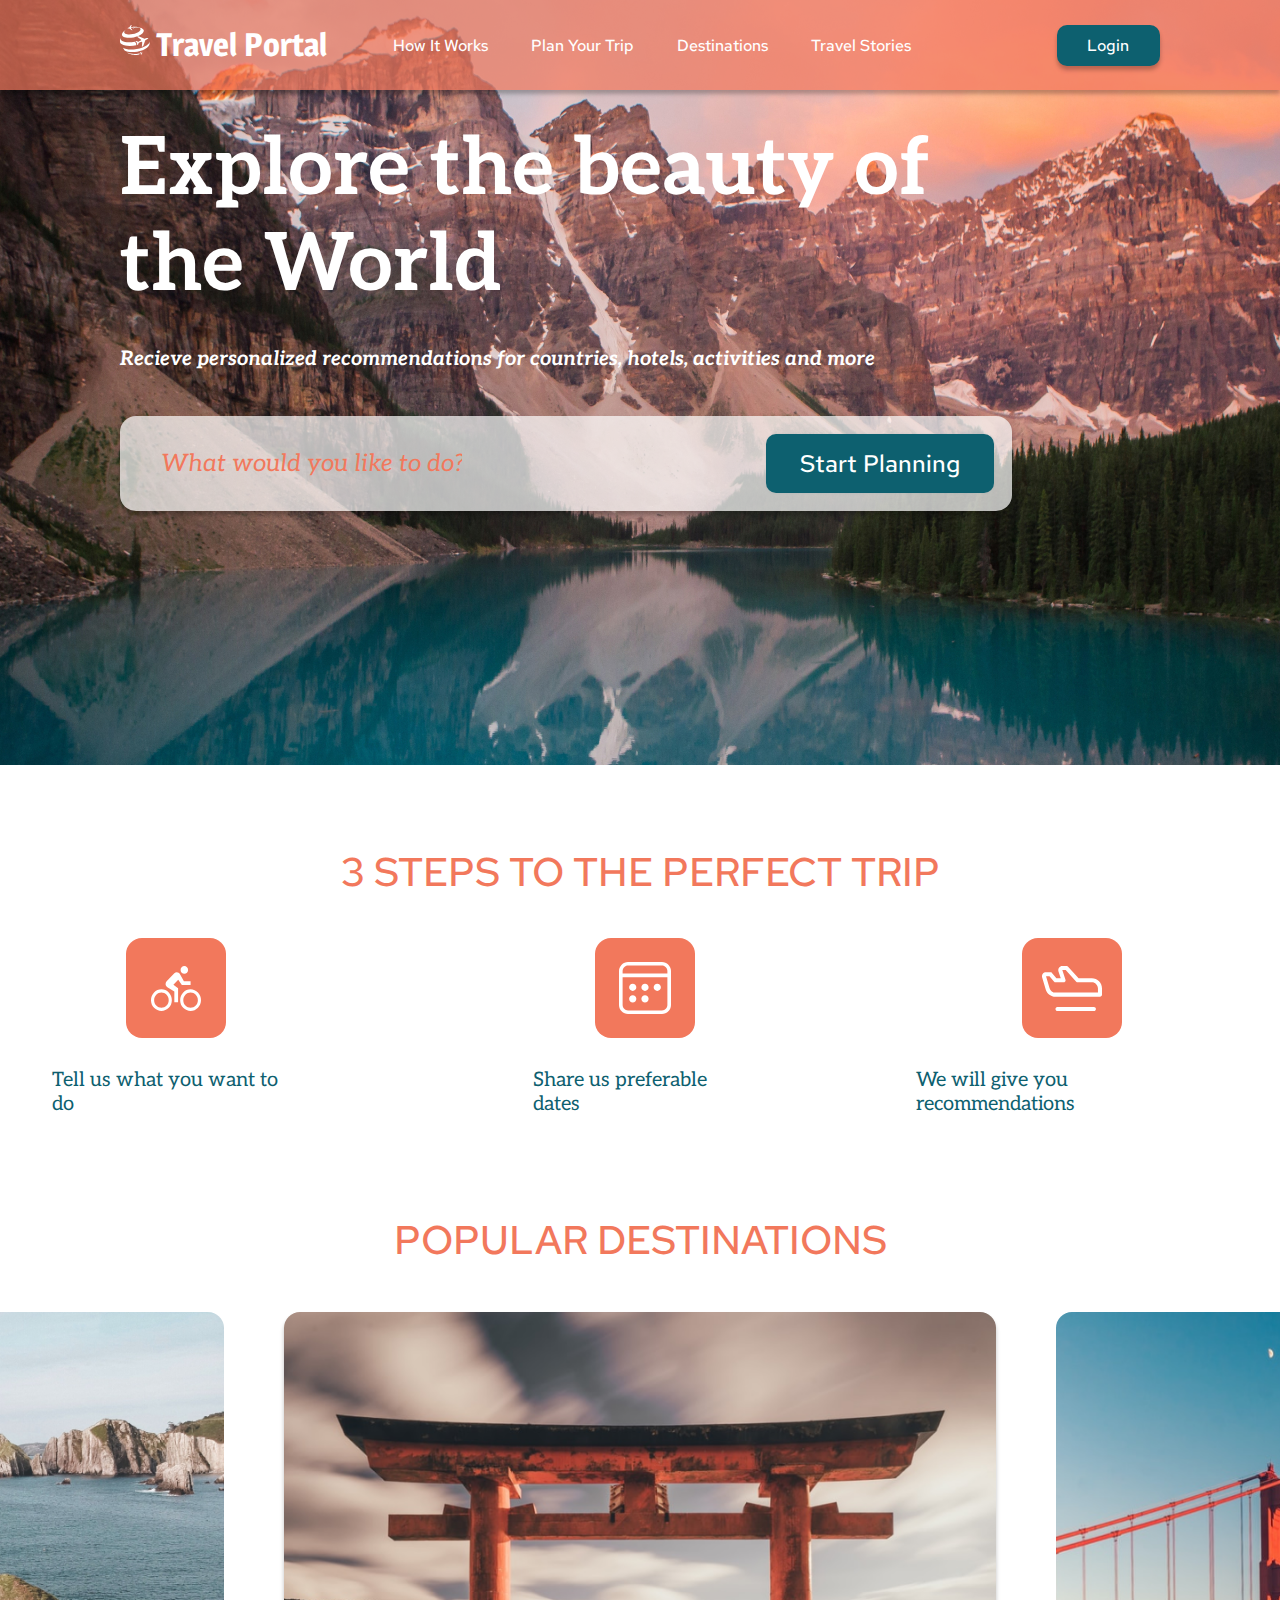
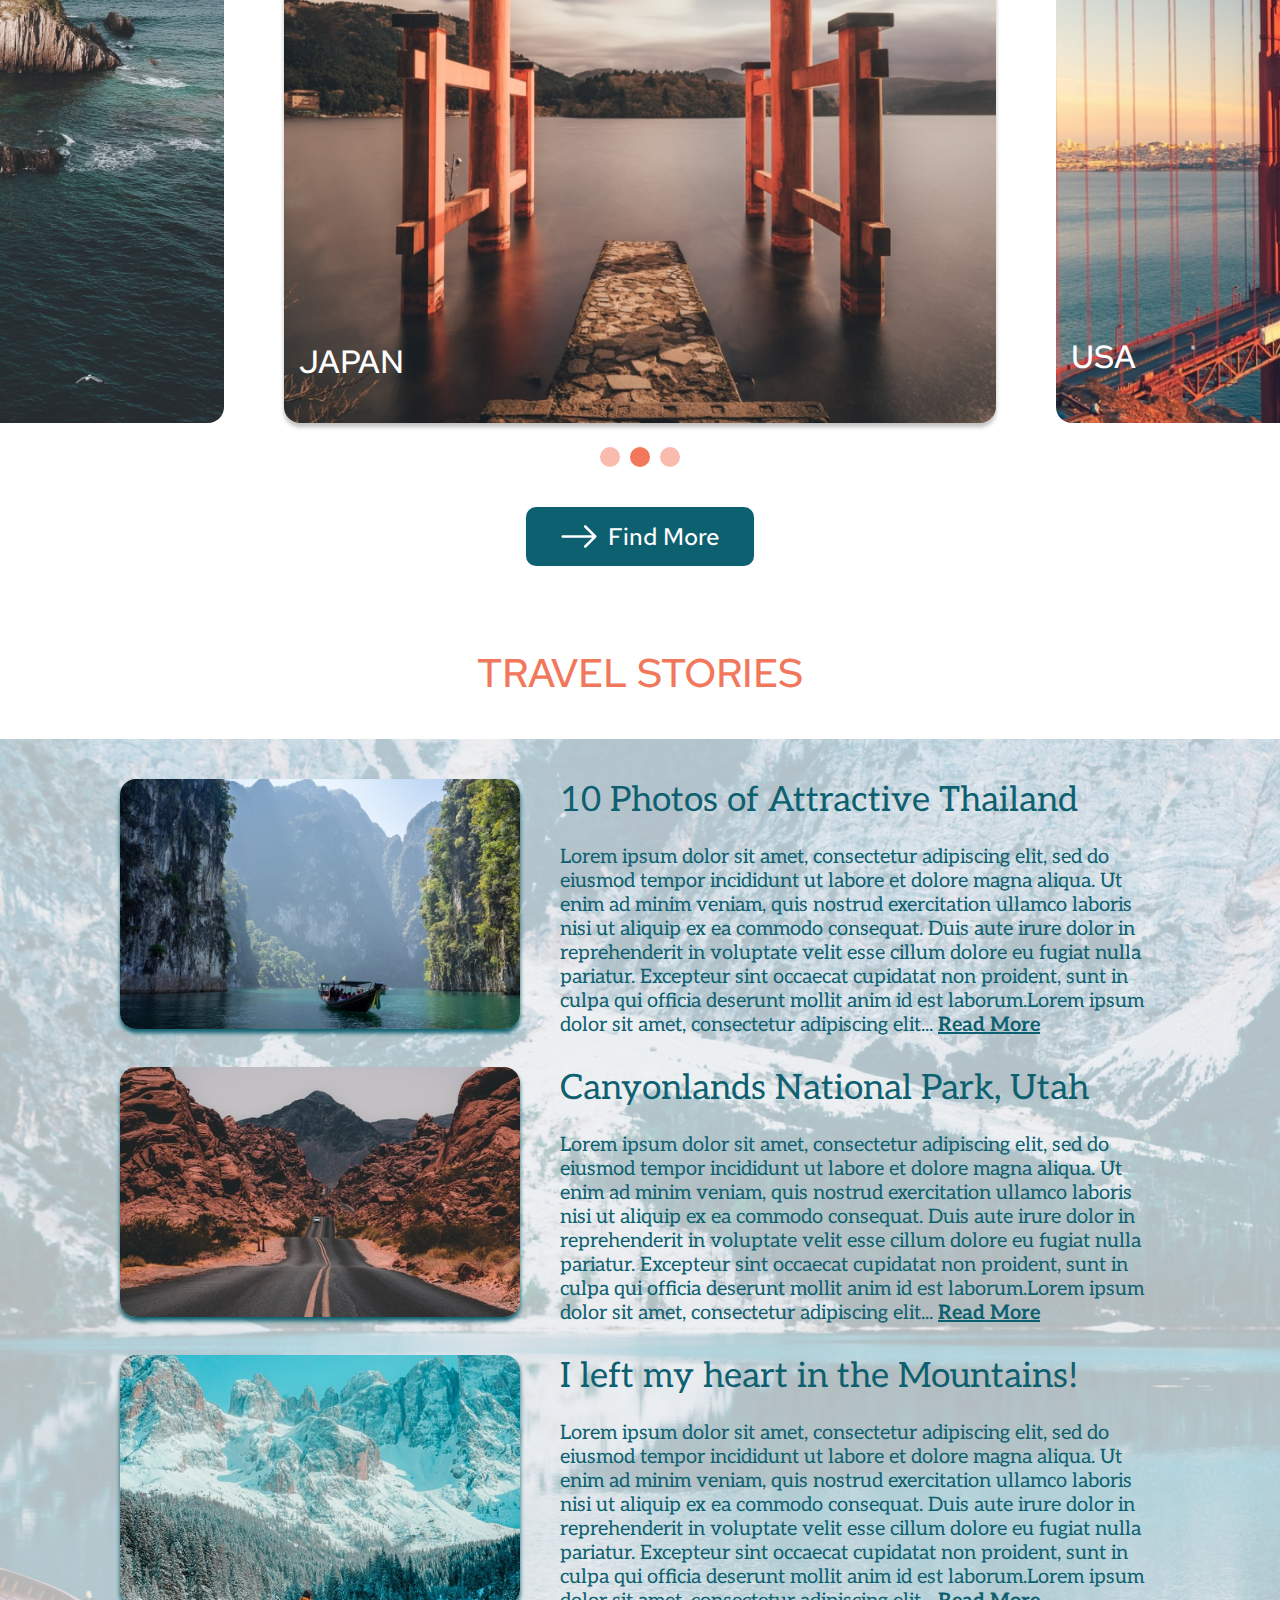
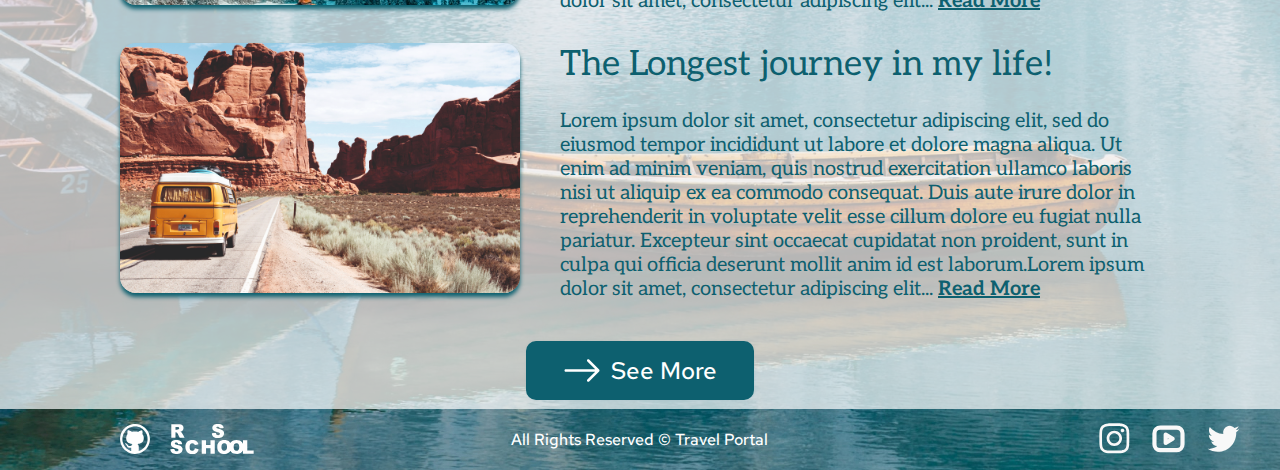
==== travel/index.html @ a8346a86 "feat: add more interactive, small fixes" ====
<!DOCTYPE html>
<html lang="zxx">

<head>
  <meta charset="UTF-8">
  <meta http-equiv="X-UA-Compatible" content="IE=edge">
  <meta name="viewport" content="width=device-width, initial-scale=1.0">
  <title>Travel</title>
  <link
    href="https://fonts.googleapis.com/css?family=Red+Hat+Text:300,regular,500,600,700,300italic,italic,500italic,600italic,700italic"
    rel="stylesheet" />
  <link href="https://fonts.googleapis.com/css?family=Magra:regular,700" rel="stylesheet" />
  <link href="https://fonts.googleapis.com/css?family=Aleo:300,300italic,regular,italic,700,700italic"
    rel="stylesheet" />
  <link rel="icon" href="assets/favicon.svg">
  <link rel="stylesheet" href="style.css" />
</head>

<body>
  <div class="wrapper">
    <header class="header">
      <div class="container-in-header">
        <div class="logobox">
          <img class="logopic" src="assets/logo.svg" width="30" alt="logotype">
          <div class="logoname">Travel Portal</div>
        </div>
        <div class="burger">
          <span class="burgerlines burger-top"></span>
          <span class="burgerlines burger-middle"></span>
          <span class="burgerlines burger-bottom"></span>
        </div>
        <nav class="nav">
          <ul class="nav-list">
            <li class="nav-item"><a href="#how" class="nav-link">How It Works</a></li>
            <li class="nav-item"><a href="#plan" class="nav-link">Plan Your Trip</a></li>
            <li class="nav-item"><a href="#dest" class="nav-link">Destinations</a></li>
            <li class="nav-item"><a href="#stories" class="nav-link">Travel Stories</a></li>
          </ul>
        </nav>
        <button class="button button1">
          Login
        </button>
      </div>
    </header>
    <main>

      <section class="preview">
        <div class="box-preview" id="how">
          <h1>Explore the beauty of the World</h1>
          <p class="recomend">Recieve personalized recommendations for countries, hotels, activities and more</p>
          <div class="search-box">
            <input type="text" class="input-text" placeholder="What would you like to do?">
            <button class="button button2">
              Start Planning
            </button>
          </div>
        </div>
      </section>

      <section class="steps" id="plan">
        <div class="box-steps">
          <h2>3 STEPS TO THE PERFECT TRIP</h2>
          <div class="box-icons">
            <div class="box-icon-text box-icon-velo">
              <div class="box-icon box-icon-velo">
                <img class="velopic" src="assets/velo.svg" alt="velo-picture">
              </div>
              <span class="icon-text">Tell us what you want to do</span>
            </div>
            <div class="box-icon-text box-icon-date">
              <div class="box-icon icon-date">
                <img class="datepic" src="assets/date.svg" alt="date-picture">
              </div>
              <span class="icon-text">Share us preferable dates</span>
            </div>
            <div class="box-icon-text box-icon-plane">
              <div class="box-icon">
                <img class="planepic" src="assets/plane.svg" alt="plane-picture">
              </div>
              <span class="icon-text right-span">We will give you recommendations</span>
            </div>
          </div>
        </div>
      </section>

      <section class="destinations" id="dest">
        <div class="box-destinations">
          <h2>POPULAR DESTINATIONS</h2>
          <div class="sliderpics">
            <div class="boxforpic boxforpic-spain">
              <img class="sliderpic sliderpic-spain" src="assets/spain.png" alt="Spain">
              <span class="slider-text-pic">SPAIN</span>
            </div>
            <div class="boxforpic boxforpic-japan">
              <img class="sliderpic sliderpic-japan" src="assets/destinations.png" alt="Japan">
              <span class="slider-text-pic">JAPAN</span>
            </div>
            <div class="boxforpic boxforpic-usa">
              <img class="sliderpic sliderpic-usa" src="assets/usa.png" alt="USA">
              <span class="slider-text-pic slider-text-pic-usa">USA</span>
            </div>
          </div>
          <div class="slider-cirkles">
            <span class="cirkle"></span>
            <span class="cirkle-main"></span>
            <span class="cirkle"></span>
          </div>
          <div class="slider-arrows">
            <img class="left-arrow" src="assets/arrow-slider.svg" alt="left arrow">
            <img class="right-arrow" src="assets/arrow-slider.svg" alt="left right">
          </div>
          <button class="button button3">
            <img class="arrow" src="assets/arrowforbutton.svg" alt="arrow">
            Find More
          </button>
        </div>
      </section>

      <section class="stories" id="stories">
        <div class="box-stories">
          <h2>TRAVEL STORIES</h2>
          <div class="box-for-foto">
            <div class="box-for-foto-white">
              <div class="box-pics-white">
                <div class="divpicstravel">
                  <img class="pics-travel pic-thailand" src="assets/1pic.jpg" alt="Thailand">
                </div>
                <div class="text-white">
                  <h3>10 Photos of Attractive Thailand</h3>
                  <p class="text-stories">Lorem ipsum dolor sit amet, consectetur adipiscing elit, sed do eiusmod
                    tempor
                    incididunt ut labore
                    et dolore magna aliqua. Ut enim ad minim veniam, quis nostrud exercitation ullamco laboris nisi ut
                    aliquip ex ea commodo consequat. Duis aute irure dolor in reprehenderit in voluptate velit esse
                    cillum dolore eu fugiat nulla pariatur. Excepteur sint occaecat cupidatat non proident, sunt in
                    culpa qui officia deserunt mollit anim id est laborum.Lorem ipsum dolor sit amet, consectetur
                    adipiscing elit... <strong><a class="stories-link" href="#13">Read More</a></strong>
                  </p>
                  <p class="read-more"><a href="#13">Read More</a></p>
                </div>
              </div>
              <div class="box-pics-white">
                <div class="divpicstravel">
                  <img class="pics-travel pic-utah" src="assets/2pic.jpg" alt="utah">
                </div>
                <div class="text-white">
                  <h3>Canyonlands National Park, Utah</h3>
                  <p class="text-stories">Lorem ipsum dolor sit amet, consectetur adipiscing elit, sed do eiusmod
                    tempor
                    incididunt ut labore
                    et dolore magna aliqua. Ut enim ad minim veniam, quis nostrud exercitation ullamco laboris nisi ut
                    aliquip ex ea commodo consequat. Duis aute irure dolor in reprehenderit in voluptate velit esse
                    cillum dolore eu fugiat nulla pariatur. Excepteur sint occaecat cupidatat non proident, sunt in
                    culpa qui officia deserunt mollit anim id est laborum.Lorem ipsum dolor sit amet, consectetur
                    adipiscing elit... <strong><a class="stories-link" href="#13">Read More</a></strong>
                  </p>
                  <p class="read-more"><a href="#13">Read More</a></p>
                </div>
              </div>
              <div class="box-pics-white">
                <div class="divpicstravel">
                  <img class="pics-travel pic-mountains" src="assets/3pic.jpg" alt="Mountains">
                </div>
                <div class="text-white">
                  <h3>I left my heart in the Mountains!</h3>
                  <p class="text-stories">Lorem ipsum dolor sit amet, consectetur adipiscing elit, sed do eiusmod
                    tempor
                    incididunt ut labore
                    et dolore magna aliqua. Ut enim ad minim veniam, quis nostrud exercitation ullamco laboris nisi ut
                    aliquip ex ea commodo consequat. Duis aute irure dolor in reprehenderit in voluptate velit esse
                    cillum dolore eu fugiat nulla pariatur. Excepteur sint occaecat cupidatat non proident, sunt in
                    culpa qui officia deserunt mollit anim id est laborum.Lorem ipsum dolor sit amet, consectetur
                    adipiscing elit... <strong><a class="stories-link" href="#13">Read More</a></strong>
                  </p>
                  <p class="read-more"><a href="#13">Read More</a></p>
                </div>
              </div>
              <div class="box-pics-white">
                <div class="divpicstravel">
                  <img class="pics-travel pic-journay" src="assets/4pic.jpg" alt="journey">
                </div>
                <div class="text-white">
                  <h3>The Longest journey in my life!</h3>
                  <p class="text-stories">Lorem ipsum dolor sit amet, consectetur adipiscing elit, sed do eiusmod
                    tempor
                    incididunt ut labore
                    et dolore magna aliqua. Ut enim ad minim veniam, quis nostrud exercitation ullamco laboris nisi ut
                    aliquip ex ea commodo consequat. Duis aute irure dolor in reprehenderit in voluptate velit esse
                    cillum dolore eu fugiat nulla pariatur. Excepteur sint occaecat cupidatat non proident, sunt in
                    culpa qui officia deserunt mollit anim id est laborum.Lorem ipsum dolor sit amet, consectetur
                    adipiscing elit... <strong><a class="stories-link" href="#13">Read More</a></strong>
                  </p>
                  <p class="read-more"><a href="#13">Read More</a></p>
                </div>
              </div>
              <button class="button button4">
                <img class="arrow" src="assets/arrowforbutton.svg" alt="see more">
                See More
              </button>
            </div>
            <footer>
              <ul class="git-rss">
                <li class="git"><a class="git" href="https://github.com/ShArPman13"><img class="git-img"
                      src="assets/git_white.svg" alt="git"></a>
                </li>
                <li><a class="rss" href="https://rs.school/js-stage0/"><img class="rss-img" src="assets/rss_white.svg"
                      alt="rss"></a>
                </li>
              </ul>
              <span class="arr">All Rights Reserved © Travel Portal</span>
              <ul class="social-media">
                <li class="sm-item"><a href="#13"><img class="sm-icons" src="assets/akar-icons_instagram-fill.svg"
                      alt="ins"></a>
                </li>
                <li class="sm-item"><a href="#13"><img src="assets/akar-icons_video.svg" alt="video"></a></li>
                <li class="sm-item"><a href="#13"><img src="assets/akar-icons_twitter-fill.svg" alt="twitter"></a>
                </li>
              </ul>
            </footer>
          </div>
        </div>
      </section>
    </main>
  </div>

  <script type="module" src="index.js"></script>
</body>

</html>
---- travel/style.css ----
/* Нормолайз к css: */
*,
*:before,
*:after {
  padding: 0;
  margin: 0;
  border: 0;
  box-sizing: border-box;
}

a {
  text-decoration: none;
  color: inherit;
}

ul,
ol,
li {
  list-style: none;
}

img {
  vertical-align: top;
}

h1,
h2,
h3,
h4,
h5,
h6 {
  font-weight: inherit;
  font-size: inherit;
}

html,
body {
  scroll-behavior: smooth;
  min-height: 100vh;
  font-size: 16px;
  line-height: normal;
  color: rgb(255, 255, 255);
  font-weight: 400;
  font-style: normal;
  overflow-x: hidden;
}

/* Нормолайз к css: */

.wrapper {
  position: relative;
  max-width: 1440px;
  width: 100%;
  margin: 0px auto;
}

body {
  margin: 0;
  padding: 0;
  display: flex;
  flex-direction: column;
  justify-content: space-between;
}

header {
  position: absolute;
  display: flex;
  justify-content: center;
  align-items: center;
  background-color: rgba(242, 120, 92, 0.7);
  height: 90px;
  width: 100%;
  box-shadow: 0px 4px 4px 0px rgba(0, 0, 0, 0.25);
}

.container-in-header {
  width: 100%;
  display: flex;
  justify-content: space-between;
  padding: 0 120px;
}

.logobox {
  display: flex;
  align-items: flex-start;
  gap: 6px;
}

.logoname {
  font-family: "Magra";
  font-size: 32px;
  font-weight: 600;
  width: 180px;
}

.nav {
  display: flex;
  align-items: center;
  justify-content: flex-start;
}

.nav-link:hover {
  color: #717c7e;
  transition: 0.5s;
}

.nav-list {
  font-family: "Red Hat Text";
  font-weight: 500;
  display: flex;

  gap: 43px;
  padding-right: 118px;
}

.button1 {
  display: flex;
  flex-shrink: 0;
  justify-content: center;
  align-items: center;
  width: 103px;
  height: 41px;
  background-color: #0D606F;
  border-radius: 10px;
  color: white;
  font-family: "Red Hat Text";
  font-size: 16px;
  font-weight: 500;
  box-shadow: 0px 2px 3px 0px rgba(13, 96, 111, 0.16);
  box-shadow: 0px 4px 4px 0px rgba(0, 0, 0, 0.25);
  cursor: pointer;
}

.button2 {
  margin: 18px;
  display: flex;
  justify-content: center;
  align-items: center;
  width: 228px;
  height: 59px;
  background-color: #0D606F;
  border-radius: 10px;
  font-size: 24px;
  color: white;
  font-family: "Red Hat Text";
  font-weight: 500;
  box-shadow: 0px 2px 3px 0px rgba(13, 96, 111, 0.16);
  box-shadow: 0px 0px 3px 0px rgba(13, 96, 111, 0.08);
  cursor: pointer;
}

.button:active {
  transform: scale(0.97);
}

.button:hover {
  background-color: #0d3c45;
  transition: 0.3s;
}

button {
  transition: all ease 0.5s;
}

h1 {
  color: rgb(255, 255, 255);
  font-size: 80px;
  font-weight: 700;
  line-height: 96px;
  font-family: Aleo;
}

.recomend {
  color: rgb(255, 255, 255);
  font-size: 20px;
  font-weight: 700;
  font-family: Aleo;
  font-style: italic;
  padding-bottom: 13px;
}

.search-box {
  background-color: rgba(255, 255, 255, 0.7);
  height: 95px;
  max-width: 892px;
  border-radius: 16px;
  display: flex;
  align-items: center;
  justify-content: space-between;
  box-shadow: 0px 4px 4px 0px rgba(0, 0, 0, 0.25);
  padding-left: 41px;
}

main {
  display: flex;
  flex-direction: column;

}

.preview {
  background-image: url(assets/back_top.jpg);
  display: flex;
  flex-direction: column;
  max-width: 1440px;
  height: 765px;
  padding-left: 120px;
  padding-top: 122px;
  /* border: 1px solid rgb(255, 0, 0); */
}

.box-preview {
  display: flex;
  flex-direction: column;
  justify-content: space-between;
  padding-bottom: 33px;
  max-width: 892px;
  height: 422px;
  margin-right: 120px;
  /* border: 1px solid rgb(179, 255, 0); */
}

.input-text {
  height: 50px;
  max-width: 560px;
  background: rgba(255, 255, 255, 0);
  font-size: 24px;
  font-weight: 400;
  font-family: Aleo;
  font-style: italic;
  color: rgba(242, 120, 92, 1);
  opacity: 100%;
}

.input-text::placeholder {
  font-size: 24px;
  font-weight: 400;
  font-family: Aleo;
  font-style: italic;
  color: rgba(242, 120, 92, 1);
}

/* Убираем границу у place-holder при нажатии */
.input-text:focus {
  outline: 0;
  outline-offset: 0;
}

/* Убираем place-holder текст при нажатии */
.input-text:focus::-webkit-input-placeholder {
  color: transparent;
}

.input-text:focus::-moz-placeholder {
  color: transparent;
  border: 0;
}

.input-text:focus:-moz-placeholder {
  color: transparent;
  border: 0;
}

.input-text:focus:-ms-input-placeholder {
  color: transparent;
  border: 0;
}

/* плавное появление placeholder */
input::-webkit-input-placeholder {
  opacity: 1;
  transition: opacity 0.9s ease;
}

input::-moz-placeholder {
  opacity: 1;
  transition: opacity 0.9s ease;
}

input:-moz-placeholder {
  opacity: 1;
  transition: opacity 0.9s ease;
}

input:-ms-input-placeholder {
  opacity: 1;
  transition: opacity 0.9s ease;
}

input:focus::-webkit-input-placeholder {
  opacity: 0;
  transition: opacity 0.9s ease;
}

input:focus::-moz-placeholder {
  opacity: 0;
  transition: opacity 0.9s ease;
}

input:focus:-moz-placeholder {
  opacity: 0;
  transition: opacity 0.9s ease;
}

input:focus:-ms-input-placeholder {
  opacity: 0;
  transition: opacity 0.9s ease;
}

/* !----------------------------------------------------STEPS */
.steps {
  /* border: 1px solid rgb(197, 197, 197); */
  padding-top: 80px;
}

h2 {
  color: rgba(242, 120, 92, 1);
  font-size: 40px;
  font-weight: 500;
  font-family: "Red Hat Text";
}

.box-steps {
  display: flex;
  flex-direction: column;
  align-items: center;
  gap: 40px;
}

.box-icons-steps {
  display: flex;
  justify-content: space-between;
  max-width: 994px;
  padding-top: 40px;
}

.box-icons {
  display: flex;
  justify-content: center;
  max-width: 1177px;
  gap: 160px;
}

.box-icon {
  width: 100px;
  height: 100px;
  border-radius: 16px;
  background-color: #F2785C;
  display: flex;
  justify-content: center;
  align-items: center;
}

.box-icon-date {
  align-self: center;
  justify-self: center;
  margin-left: 72px;
}

.box-icon-text {
  display: flex;
  flex-direction: column;
  align-items: center;
  gap: 30px;
}

.velopic {
  width: 50px;
  height: 45px;
}

.datepic {
  width: 52px;
  height: 52px;
}

.planepic {
  width: 60px;
  height: 45px;
}

.icon-text {
  font-family: "Aleo";
  color: rgba(13, 96, 111, 1);
  font-size: 20px;
  font-weight: 400;
}

.box-text {
  padding-top: 30px;
  max-width: 100%;
  display: flex;
  justify-content: space-between;
  padding-left: 131px;
  padding-right: 132px;
}

/* !----------------------------------------------------DESTINATIONS */
.box-destinations {
  padding-top: 97px;
  display: flex;
  flex-direction: column;
  align-items: center;
  overflow: hidden;
}

.sliderpics {
  padding-top: 46px;
  display: flex;
  gap: 60px;
  justify-content: center;
  width: 100%;
}

.sliderpic {
  border-radius: 16px;
  max-width: 100%;
  height: 100%;
}

.sliderpic-japan {
  box-shadow: 0px 4px 4px 0px rgba(0, 0, 0, 0.25);
}

.boxforpic {
  position: relative;
  flex-shrink: 0;
  width: 55.55%;
}

.slider-text-pic {
  position: absolute;
  left: 15px;
  bottom: 40px;
  color: rgb(255, 255, 255);
  font-size: 32px;
  font-family: "Red Hat Text";
  font-weight: 500;
  line-height: 42.34px;
}

.slider-text-pic-usa {
  margin-bottom: 5px;
}

.slider-cirkles {
  display: flex;
  padding-top: 24px;
  gap: 10px;
}

.slider-arrows {
  display: none;
}

.cirkle-main {
  background: rgba(242, 120, 92);
  width: 20px;
  height: 20px;
  border-radius: 50%;
}

.cirkle {
  background: rgba(242, 120, 92, 0.5);
  width: 20px;
  height: 20px;
  border-radius: 50%;
}

.button3 {
  gap: 11px;
  margin-top: 40px;
  display: flex;
  justify-content: center;
  align-items: center;
  width: 228px;
  height: 59px;
  background-color: #0D606F;
  border-radius: 10px;
  font-size: 24px;
  color: white;
  font-family: "Red Hat Text";
  font-weight: 500;
  box-shadow: 0px 2px 3px 0px rgba(13, 96, 111, 0.16);
  box-shadow: 0px 0px 3px 0px rgba(13, 96, 111, 0.08);
  cursor: pointer;
}

/* !----------------------------------------------------STORIES */
.box-stories {
  padding-top: 80px;
  display: flex;
  flex-direction: column;
  justify-content: center;
  align-items: center;
}

.box-for-foto {
  margin-top: 40px;
  background-image: url(assets/back_bottom.jpg);
  max-width: 1440px;
  height: 1331px;
  display: flex;
  flex-direction: column;
  align-items: center;
}

.box-for-foto-white {
  padding: 0 120px;
  padding-top: 40px;
  max-width: 1440px;
  height: 1270px;
  background: rgba(255, 255, 255, 0.7);
  display: flex;
  flex-direction: column;
  gap: 30px;
  align-items: center;
}

.box-pics-white {
  display: flex;
  max-width: 1200px;
  gap: 40px;
}

h3 {
  color: rgba(13, 96, 111, 1);
  font-family: "Aleo";
  font-weight: 400;
  font-size: 35px;
  line-height: 42px;
}

.text-stories {
  color: rgba(13, 96, 111, 1);
  font-family: "Aleo";
  font-weight: 400;
  font-size: 20px;
  line-height: 24px;
}

.text-white {
  display: flex;
  flex-direction: column;
  gap: 24px;
}

.divpicstravel {
  box-shadow: 0px 4px 4px 0px rgba(13, 96, 111, 1);
  border-radius: 16px;
  min-width: 400px;
  min-height: 250px;
  max-width: 400px;
  height: 250px;
  overflow: hidden;
  position: relative;
}

.pics-travel {
  position: absolute;
  max-width: 100%;
  object-fit: cover;
  left: 50%;
  top: 50%;
  transform: translate(-50%, -50%);
  border-radius: 0px;
}

.stories-link {
  color: rgba(13, 96, 111, 1);
  text-decoration: underline;
}

.button4 {
  gap: 11px;
  margin-top: 10px;
  display: flex;
  justify-content: center;
  align-items: center;
  width: 228px;
  height: 59px;
  background-color: #0D606F;
  border-radius: 10px;
  font-size: 24px;
  color: white;
  font-family: "Red Hat Text";
  font-weight: 500;
  box-shadow: 0px 2px 3px 0px rgba(13, 96, 111, 0.16);
  box-shadow: 0px 0px 3px 0px rgba(13, 96, 111, 0.08);
  cursor: pointer;
}

/* todo:----------------------------------------------------FOOTER */

footer {
  /* border: 1px solid rgb(255, 0, 0); */
  width: 729px;
  height: 34px;
  margin-left: 470px;
  margin-bottom: 13px;
  margin-top: 13px;
  display: flex;
  justify-content: space-between;
  align-items: center;
}

.arr {
  height: 21px;
  font-family: "Red Hat Text";
  font-weight: 500;
  font-size: 16px;
  color: rgb(255, 255, 255);
}

.social-media {
  display: flex;
  gap: 20px;
}

.git-rss {
  position: absolute;
  display: flex;
  gap: 20px;
  left: 120px;
}

.git-img {
  width: 30px;
}

.rss-img {
  height: 30px;
}

.git:hover {
  transform: scale(1.1);
  transition: 0.5s;
}

.rss-img:hover {
  transform: scale(1.05);
  transition: 0.5s;
}

.sm-icons {
  width: 33px;
  height: 33px;
}

.sm-item:hover {
  transform: scale(1.1);
  transition: 0.5s;
}

.read-more {
  display: none;
}
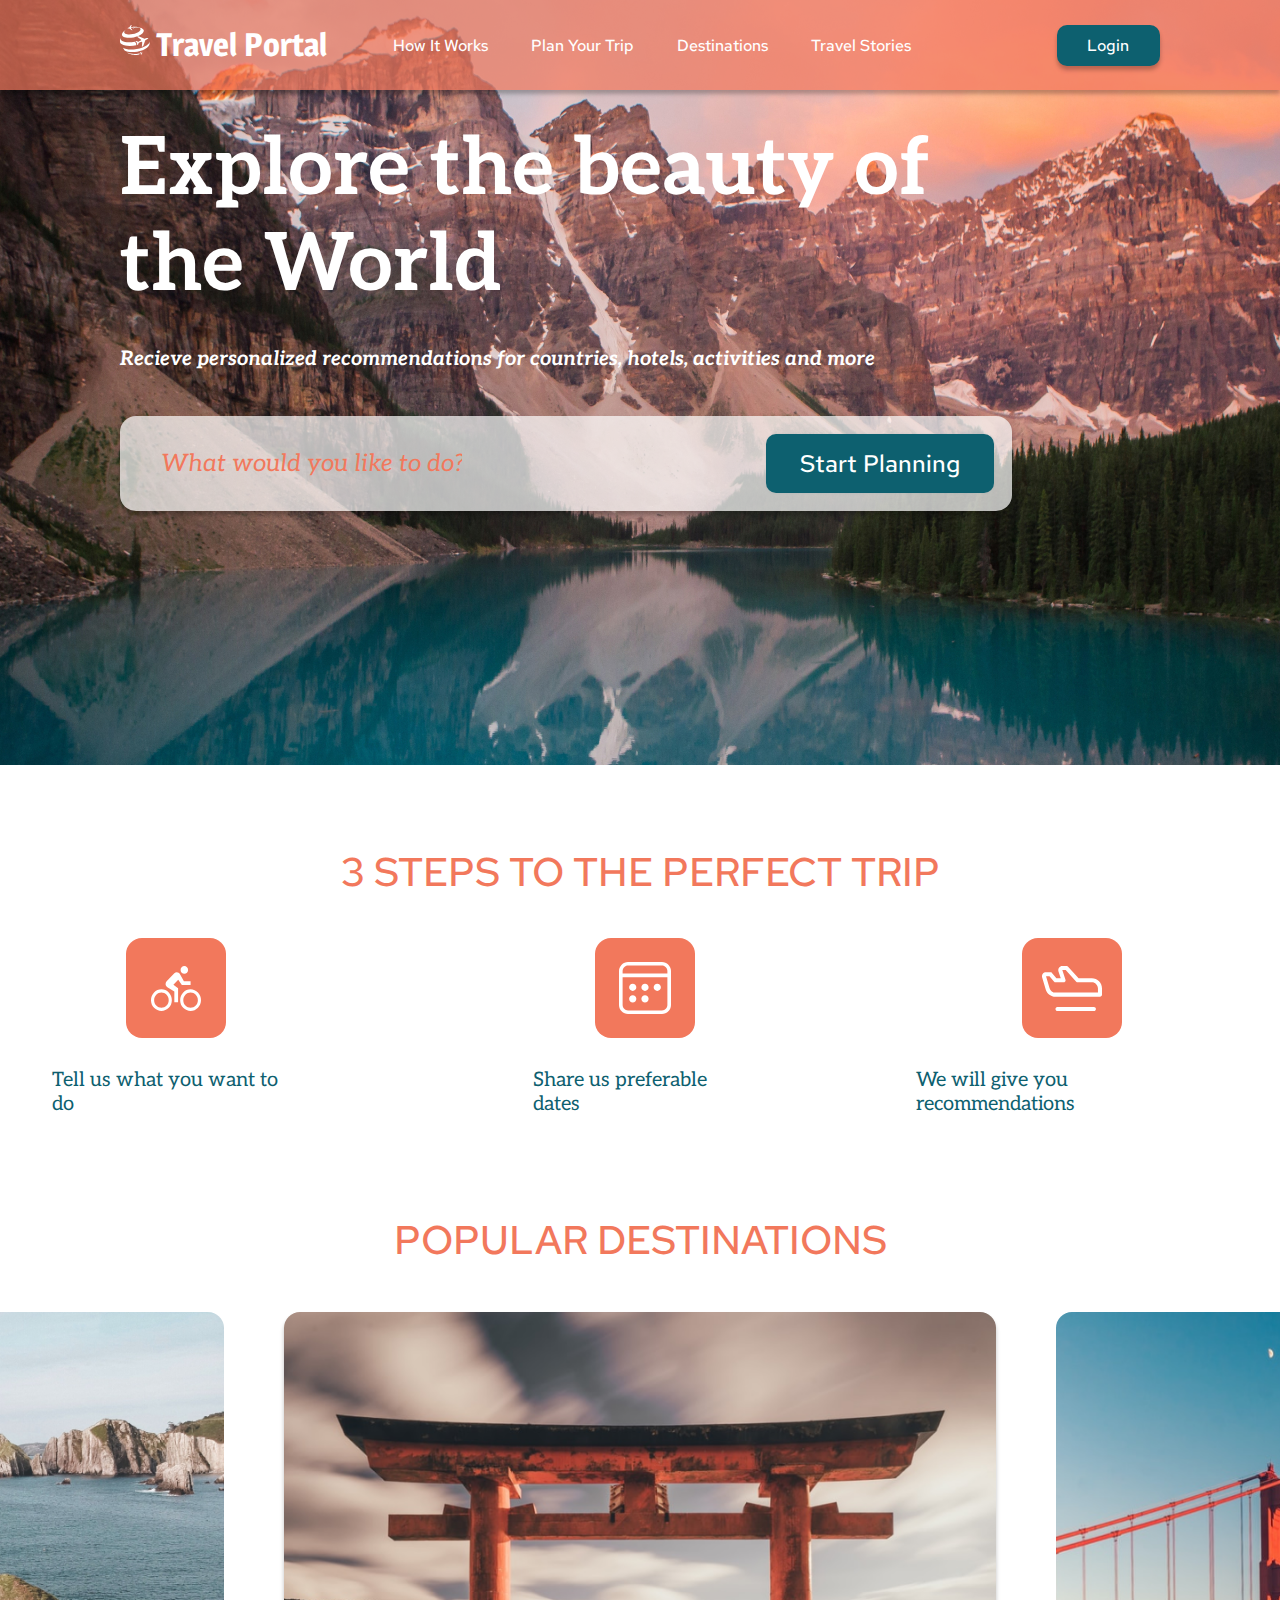
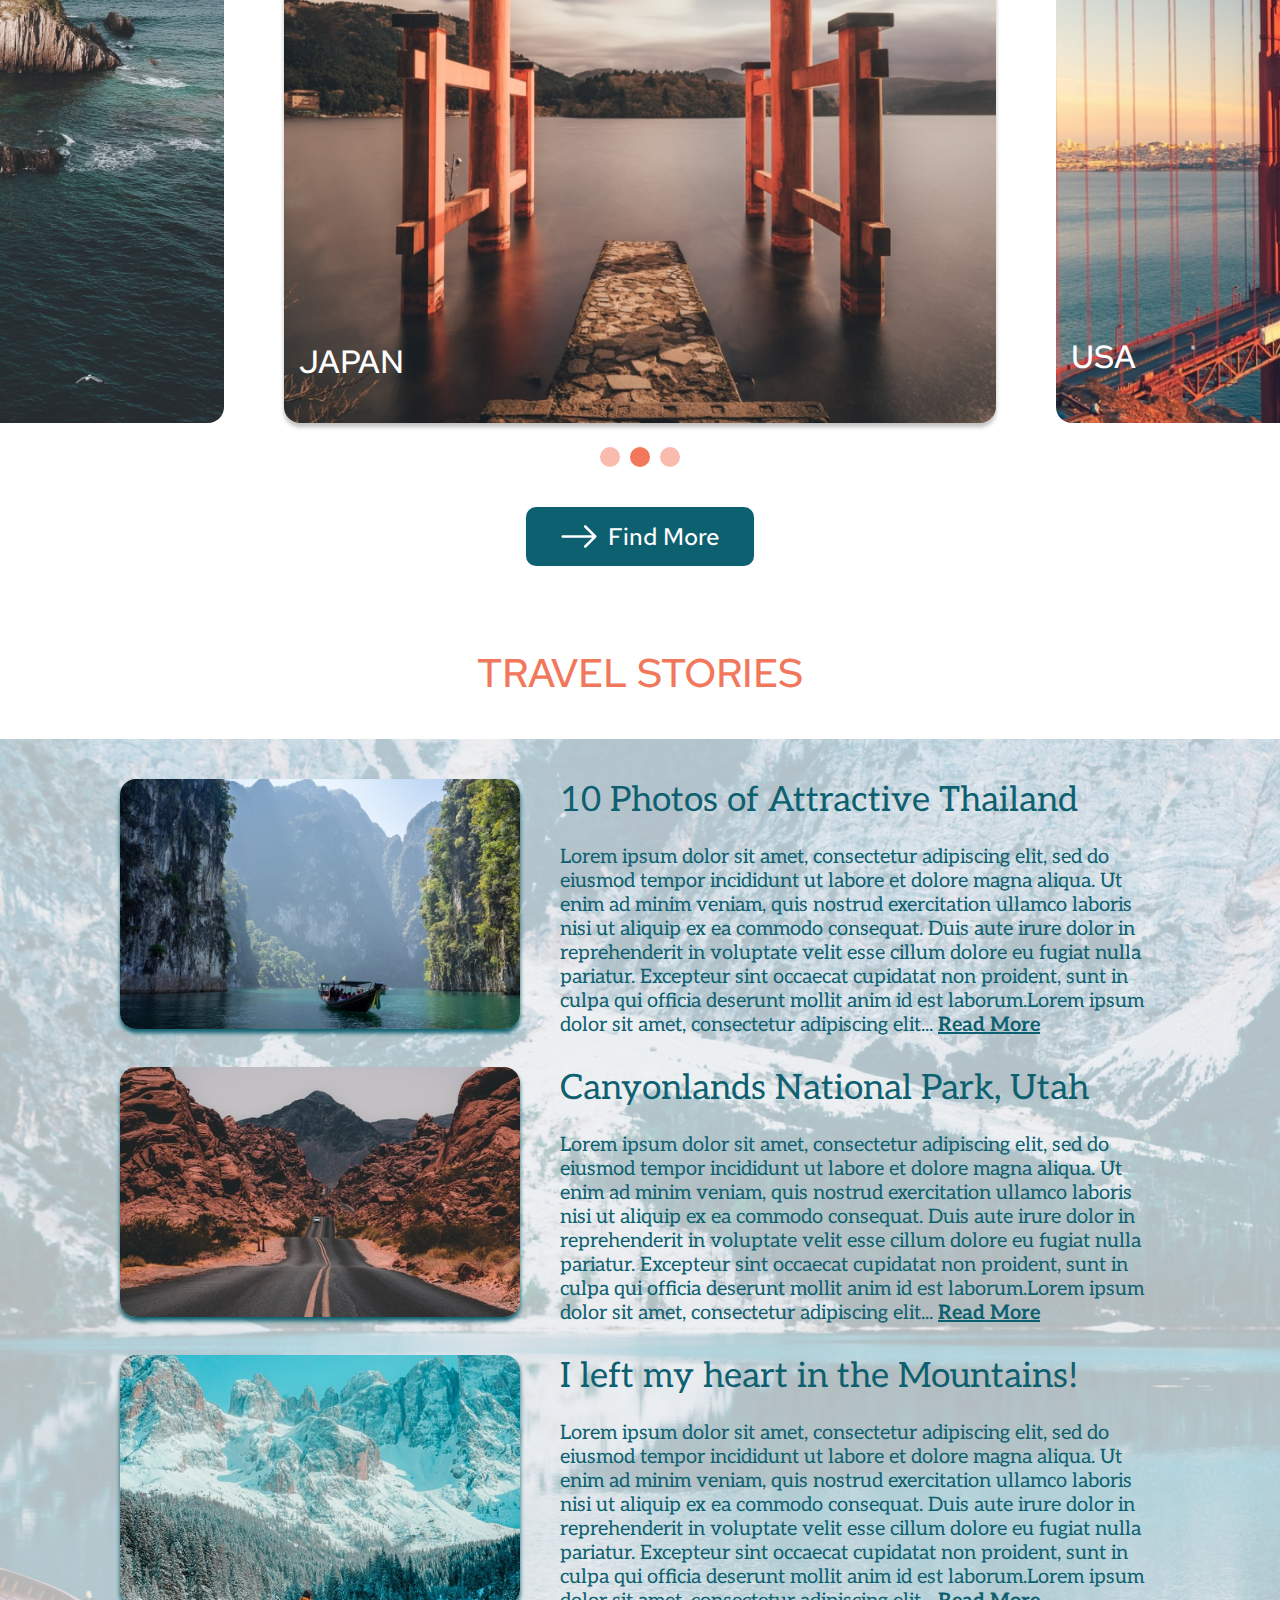
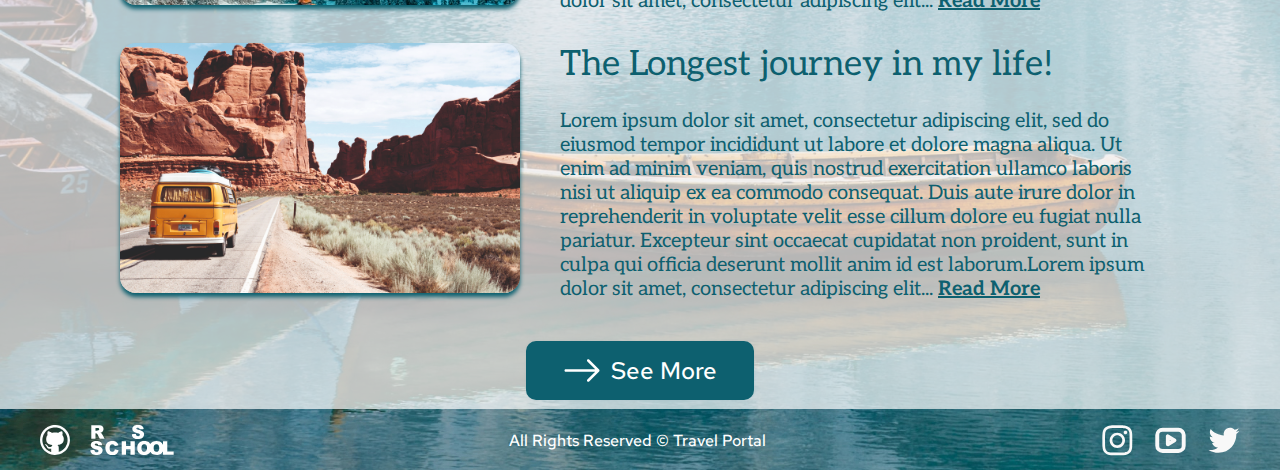
==== commit 8e3b47da: "fix: fix footer" ====
--- a/travel/index.html
+++ b/travel/index.html
@@ -17,6 +17,7 @@
 </head>
 
 <body>
+
   <div class="wrapper">
     <header class="header">
       <div class="container-in-header">
@@ -31,10 +32,14 @@
         </div>
         <nav class="nav">
           <ul class="nav-list">
-            <li class="nav-item"><a href="#how" class="nav-link">How It Works</a></li>
-            <li class="nav-item"><a href="#plan" class="nav-link">Plan Your Trip</a></li>
-            <li class="nav-item"><a href="#dest" class="nav-link">Destinations</a></li>
+            <li class="nav-item nav-link-trip"><a href="#how" class="nav-link">How It Works</a></li>
+            <li class="nav-item nav-link-trip"><a href="#plan" class="nav-link">Plan Your Trip</a></li>
+            <li class="nav-item nav-link-dest"><a href="#dest" class="nav-link">Destinations</a></li>
             <li class="nav-item"><a href="#stories" class="nav-link">Travel Stories</a></li>
+
+            <li class="nav-item nav-item-hide"><a href="#account" class="nav-link">Account</a></li>
+            <li class="nav-item nav-item-hide"><a href="#sm" class="nav-link">Social Media</a></li>
+
           </ul>
         </nav>
         <button class="button button1">
@@ -198,29 +203,33 @@
                 See More
               </button>
             </div>
-            <footer>
-              <ul class="git-rss">
-                <li class="git"><a class="git" href="https://github.com/ShArPman13"><img class="git-img"
-                      src="assets/git_white.svg" alt="git"></a>
-                </li>
-                <li><a class="rss" href="https://rs.school/js-stage0/"><img class="rss-img" src="assets/rss_white.svg"
-                      alt="rss"></a>
-                </li>
-              </ul>
-              <span class="arr">All Rights Reserved © Travel Portal</span>
-              <ul class="social-media">
-                <li class="sm-item"><a href="#13"><img class="sm-icons" src="assets/akar-icons_instagram-fill.svg"
-                      alt="ins"></a>
-                </li>
-                <li class="sm-item"><a href="#13"><img src="assets/akar-icons_video.svg" alt="video"></a></li>
-                <li class="sm-item"><a href="#13"><img src="assets/akar-icons_twitter-fill.svg" alt="twitter"></a>
-                </li>
-              </ul>
-            </footer>
-          </div>
-        </div>
-      </section>
+          </div>
+        </div>
+      </section>
+
     </main>
+
+    <footer id="sm">
+      <ul class="git-rss">
+        <li class="git"><a class="git" href="https://github.com/ShArPman13"><img class="git-img"
+              src="assets/git_white.svg" alt="git"></a>
+        </li>
+        <li><a class="rss" href="https://rs.school/js-stage0/"><img class="rss-img" src="assets/rss_white.svg"
+              alt="rss"></a>
+        </li>
+      </ul>
+      <span class="arr">All Rights Reserved © Travel Portal</span>
+      <ul class="social-media">
+        <li class="sm-item"><a href="#13"><img class="sm-icons" src="assets/akar-icons_instagram-fill.svg"
+              alt="ins"></a>
+        </li>
+        <li class="sm-item"><a href="#13"><img class="sm-icons" src="assets/akar-icons_video.svg" alt="video"></a></li>
+        <li class="sm-item"><a href="#13"><img class="sm-icons" src="assets/akar-icons_twitter-fill.svg"
+              alt="twitter"></a>
+        </li>
+      </ul>
+    </footer>
+
   </div>
 
   <script type="module" src="index.js"></script>
--- a/travel/style.css
+++ b/travel/style.css
@@ -593,14 +593,17 @@
 
 footer {
   /* border: 1px solid rgb(255, 0, 0); */
-  width: 729px;
+  max-width: 1200px;
+  width: 100%;
   height: 34px;
-  margin-left: 470px;
-  margin-bottom: 13px;
-  margin-top: 13px;
+  margin: 13px 0;
   display: flex;
   justify-content: space-between;
   align-items: center;
+  position: absolute;
+  left: 50%;
+  bottom: 0%;
+  transform: translate(-50%);
 }
 
 .arr {
@@ -617,10 +620,8 @@
 }
 
 .git-rss {
-  position: absolute;
   display: flex;
   gap: 20px;
-  left: 120px;
 }
 
 .git-img {
@@ -651,6 +652,7 @@
   transition: 0.5s;
 }
 
-.read-more {
+.read-more,
+.nav-item-hide {
   display: none;
 }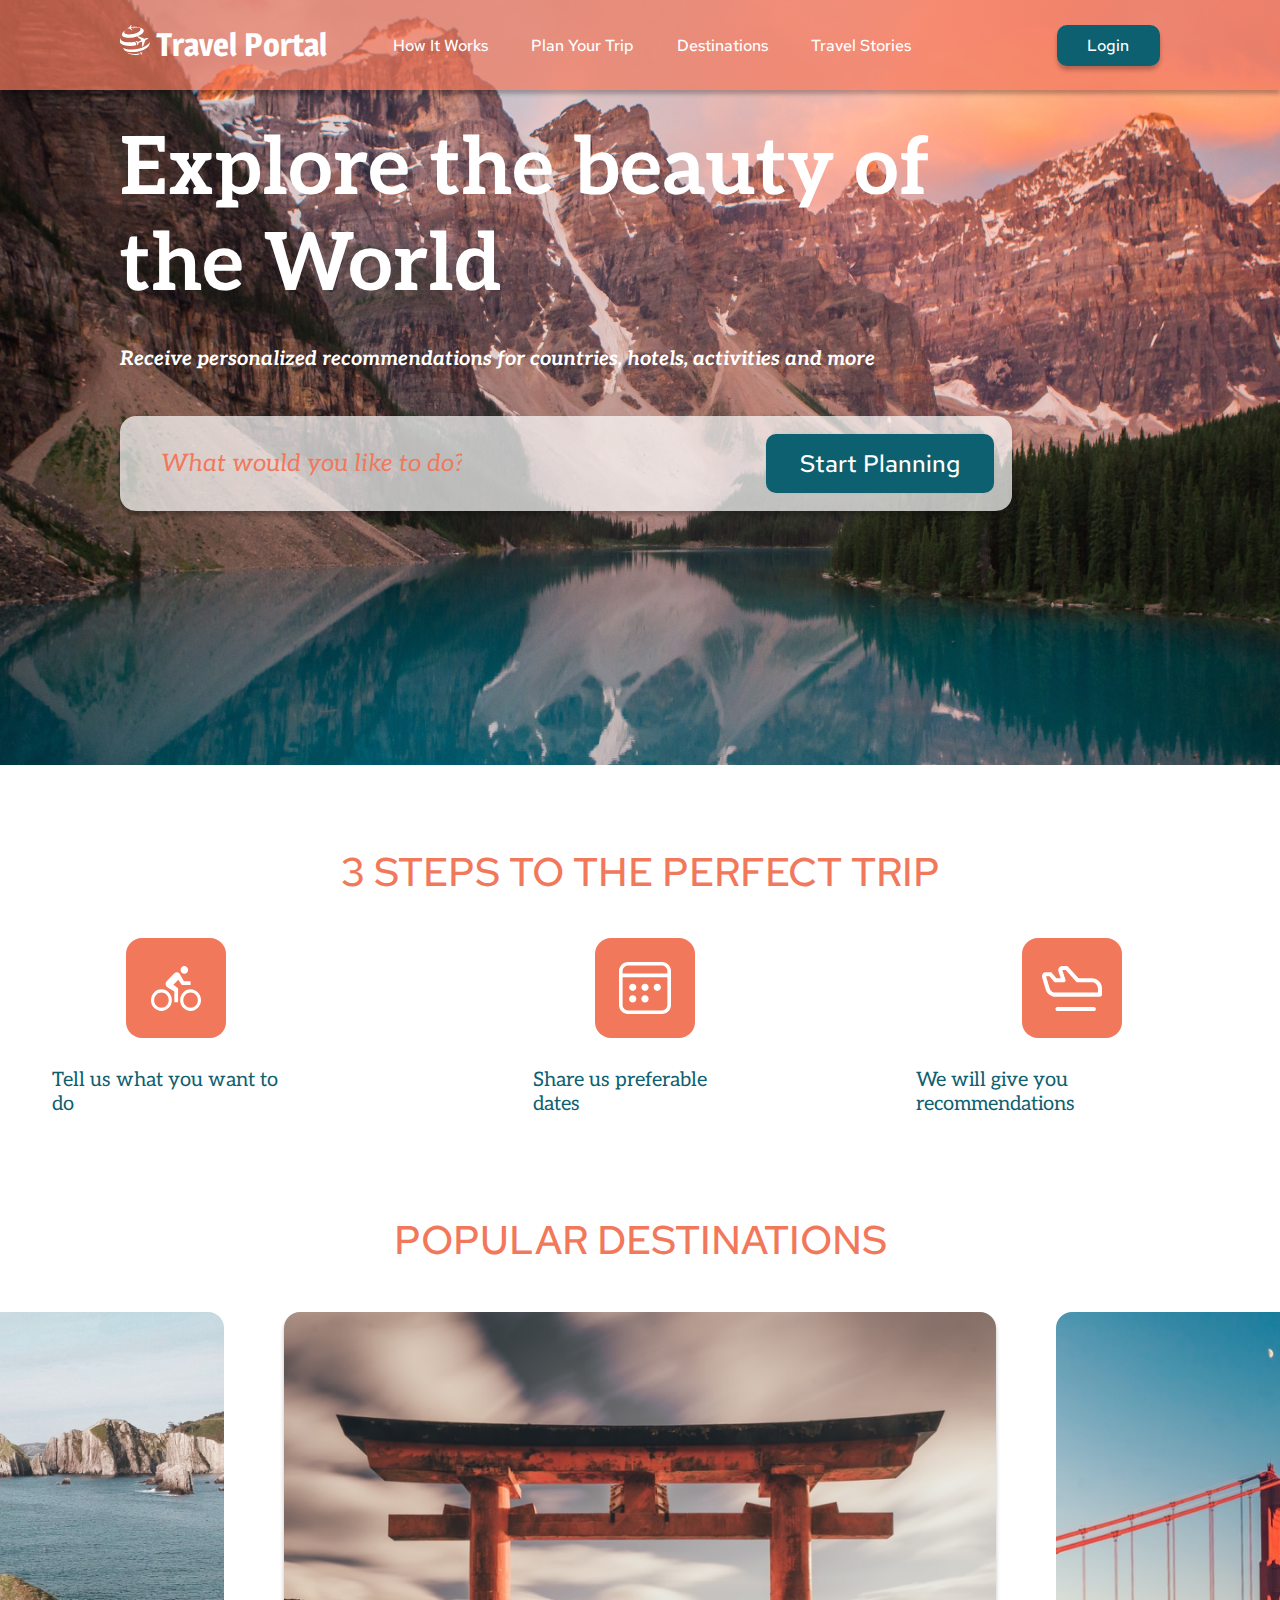
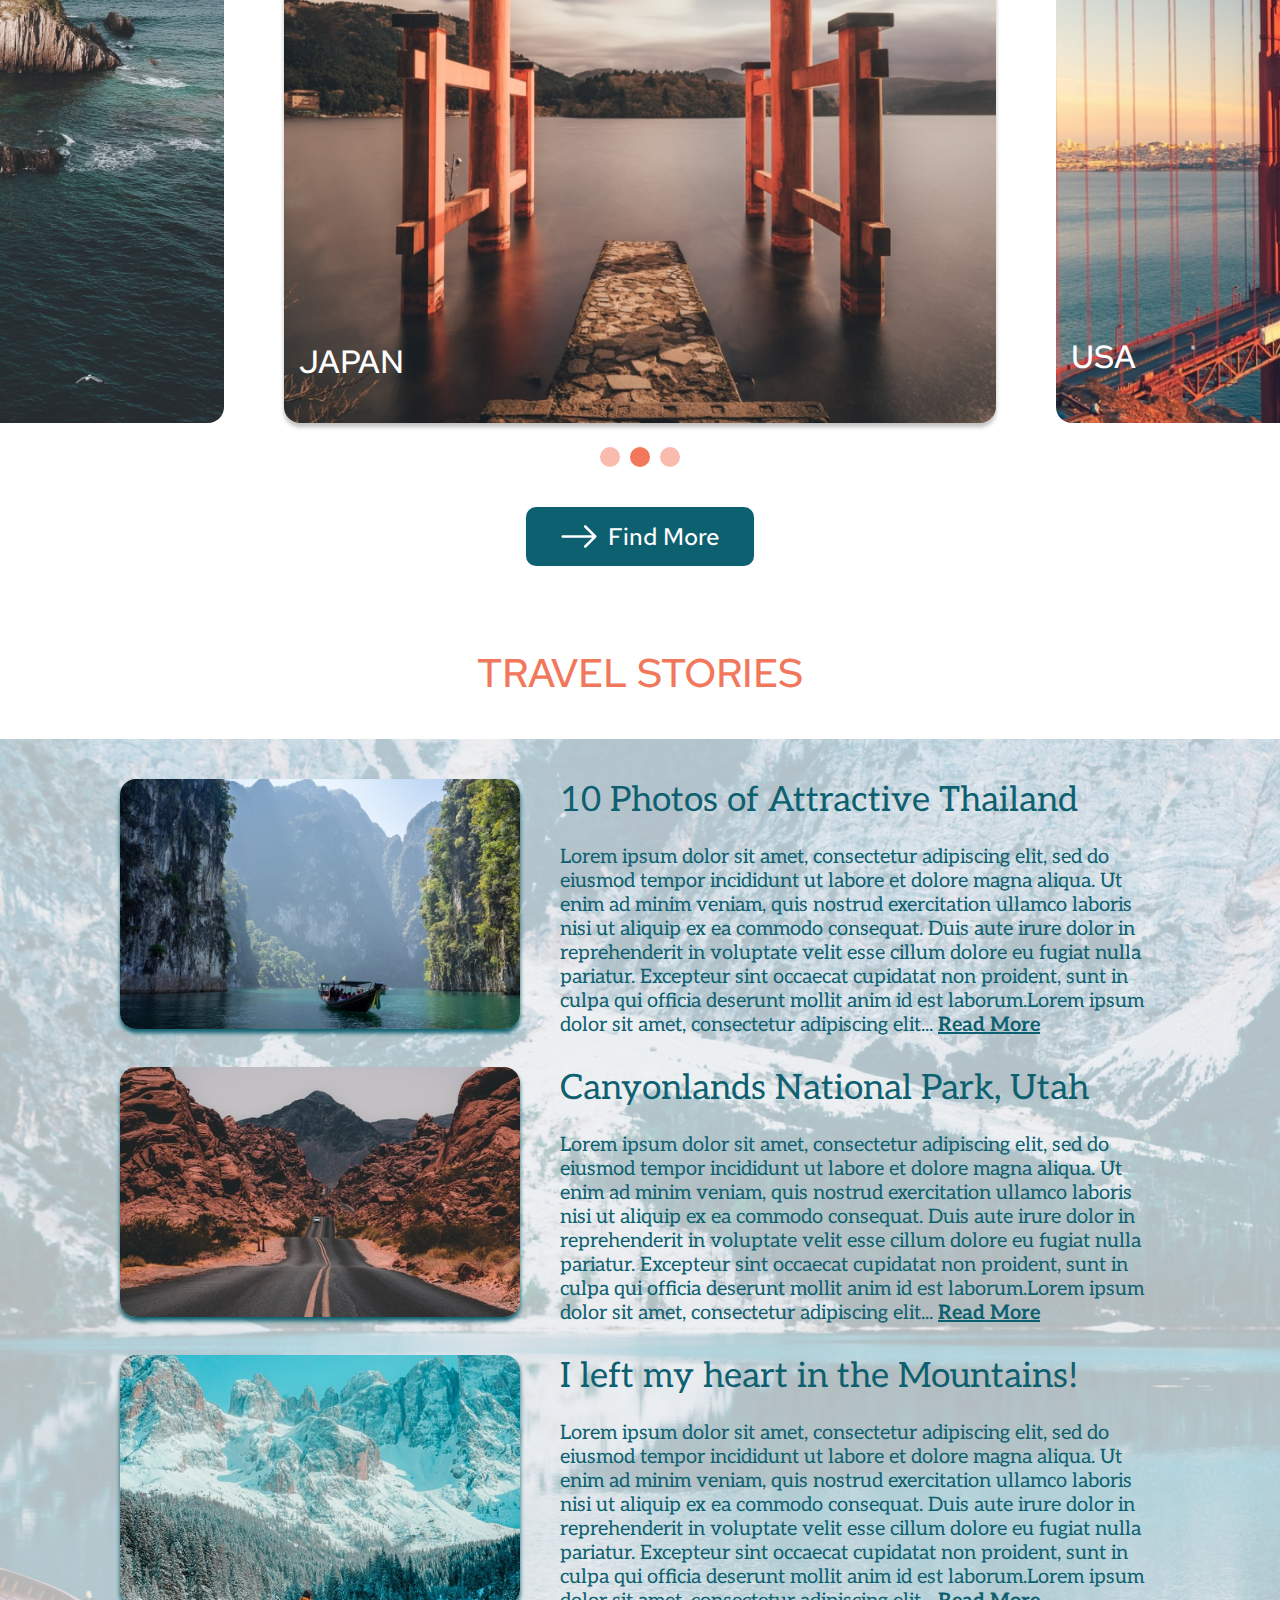
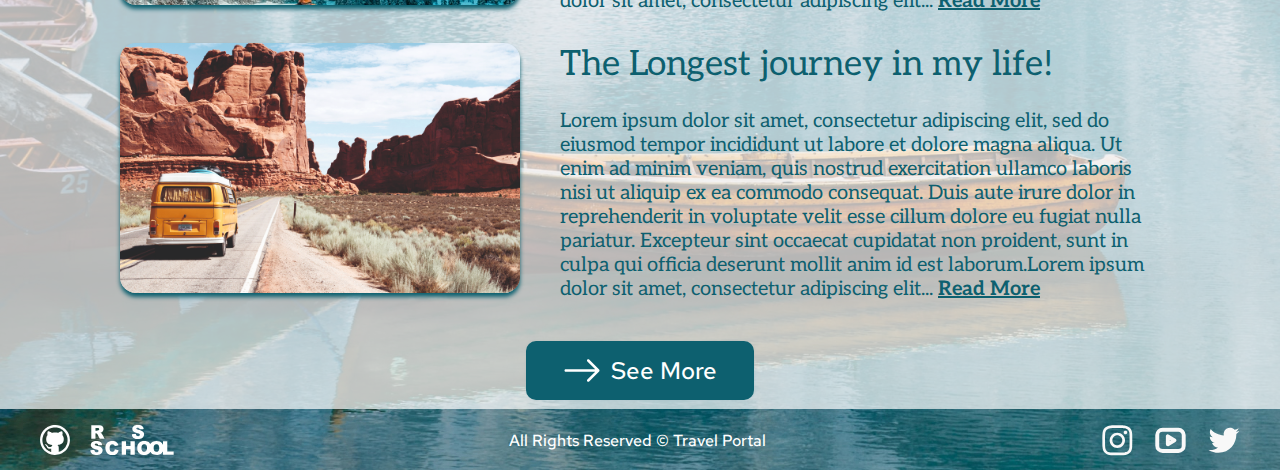
==== commit 22300826: "refactor: fix mistake in h2" ====
--- a/travel/index.html
+++ b/travel/index.html
@@ -52,7 +52,7 @@
       <section class="preview">
         <div class="box-preview" id="how">
           <h1>Explore the beauty of the World</h1>
-          <p class="recomend">Recieve personalized recommendations for countries, hotels, activities and more</p>
+          <p class="recomend">Receive personalized recommendations for countries, hotels, activities and more</p>
           <div class="search-box">
             <input type="text" class="input-text" placeholder="What would you like to do?">
             <button class="button button2">
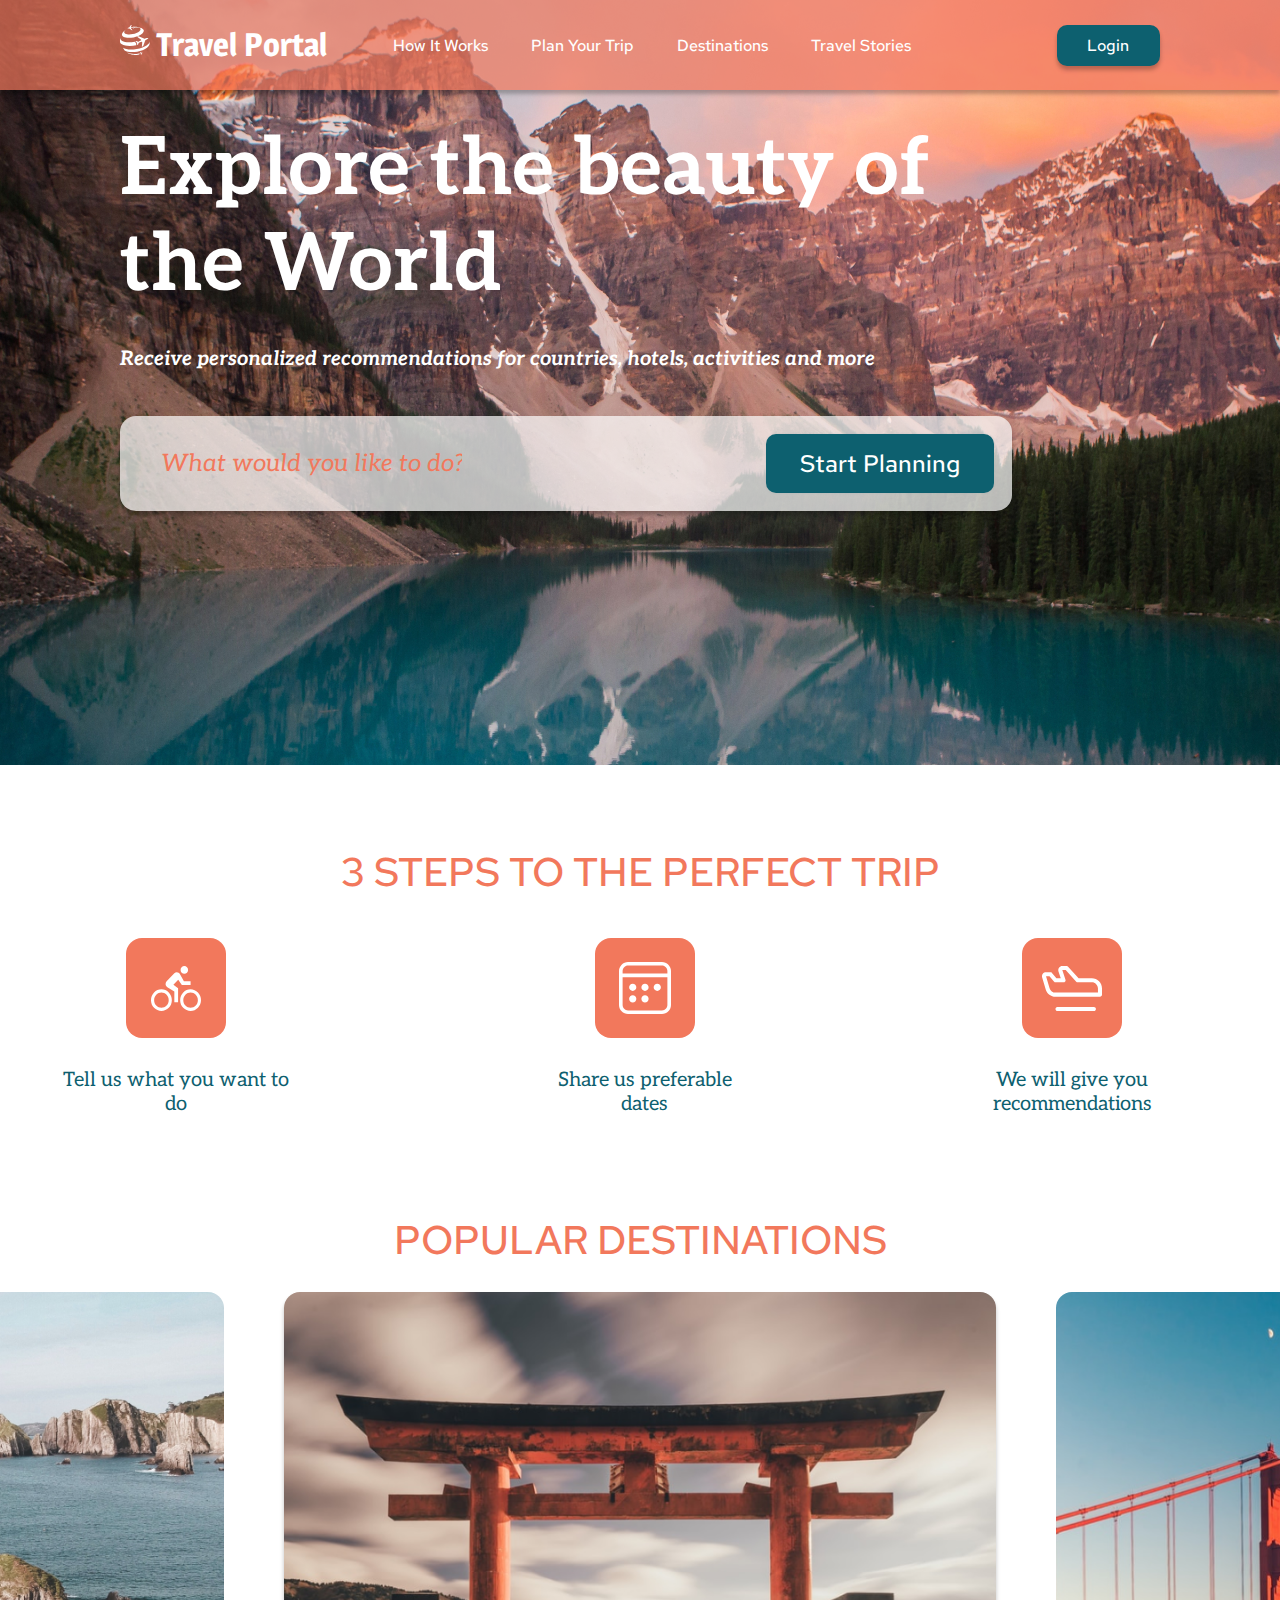
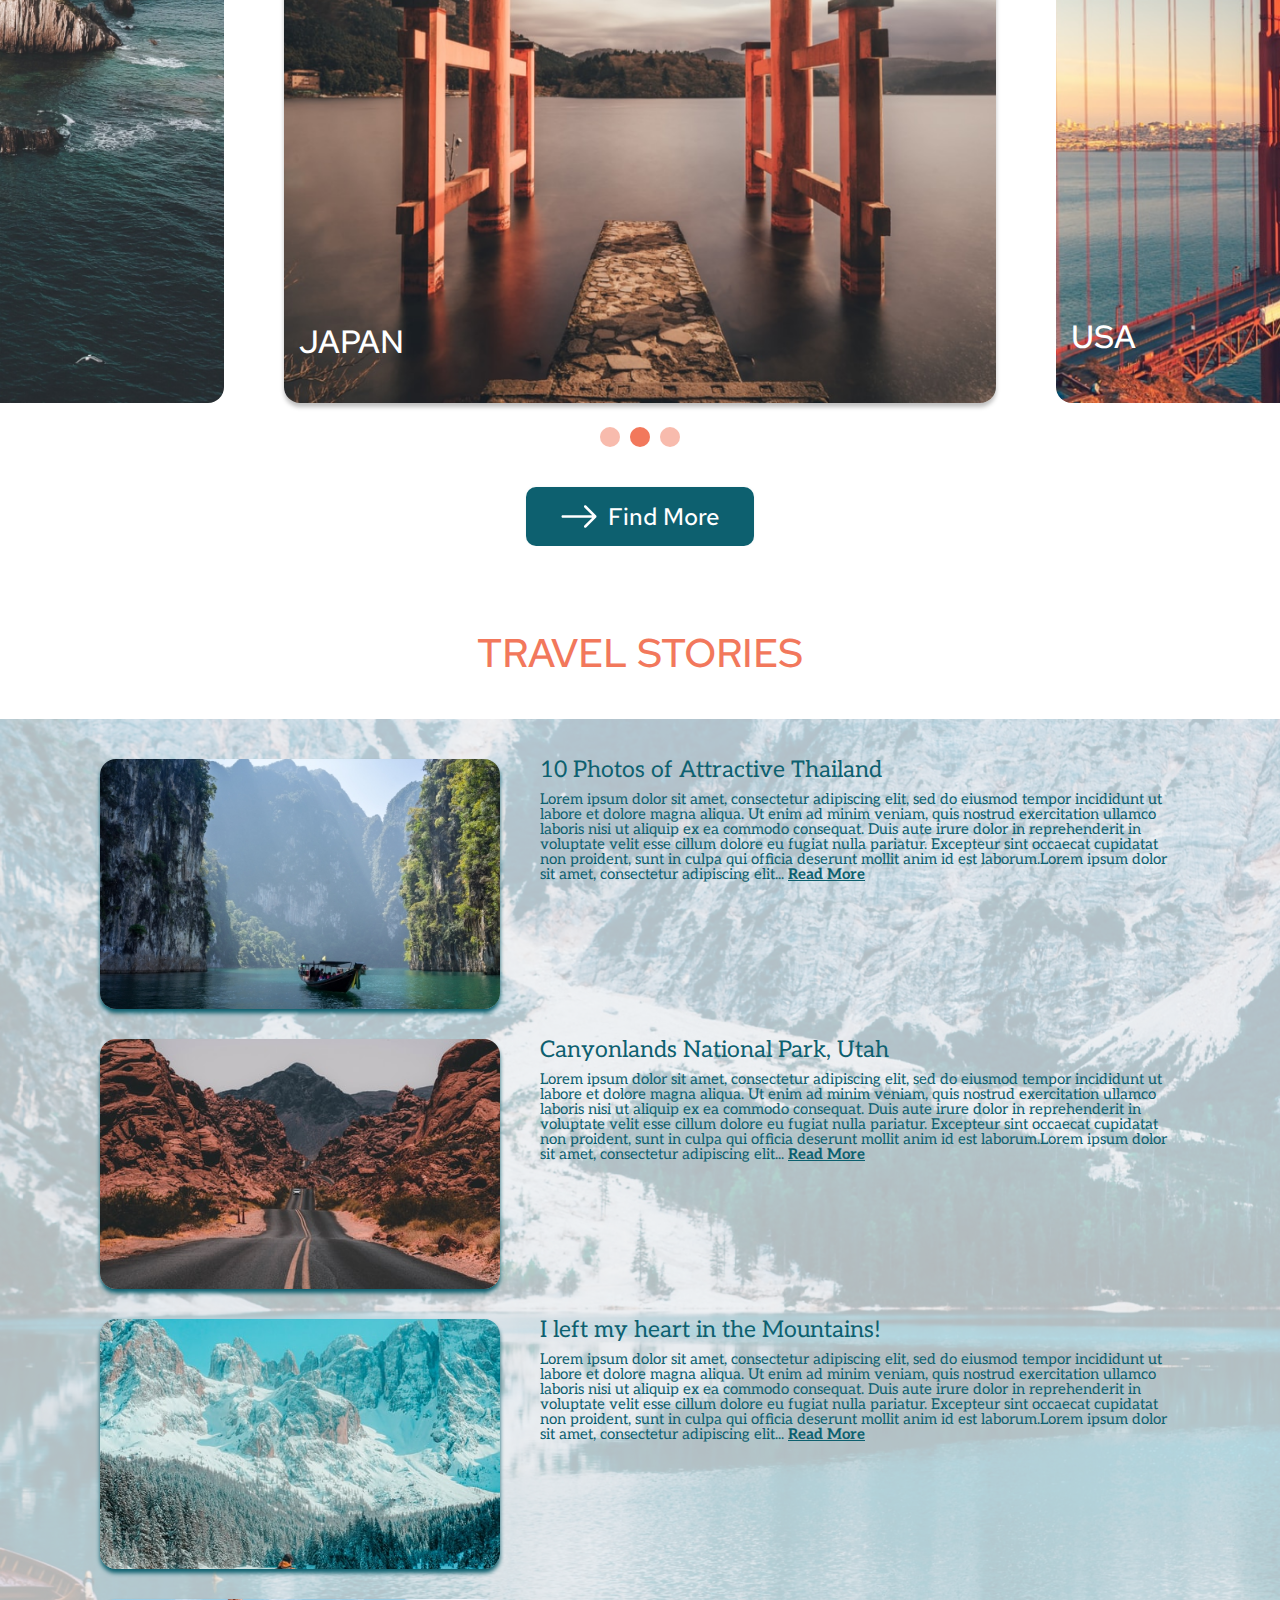
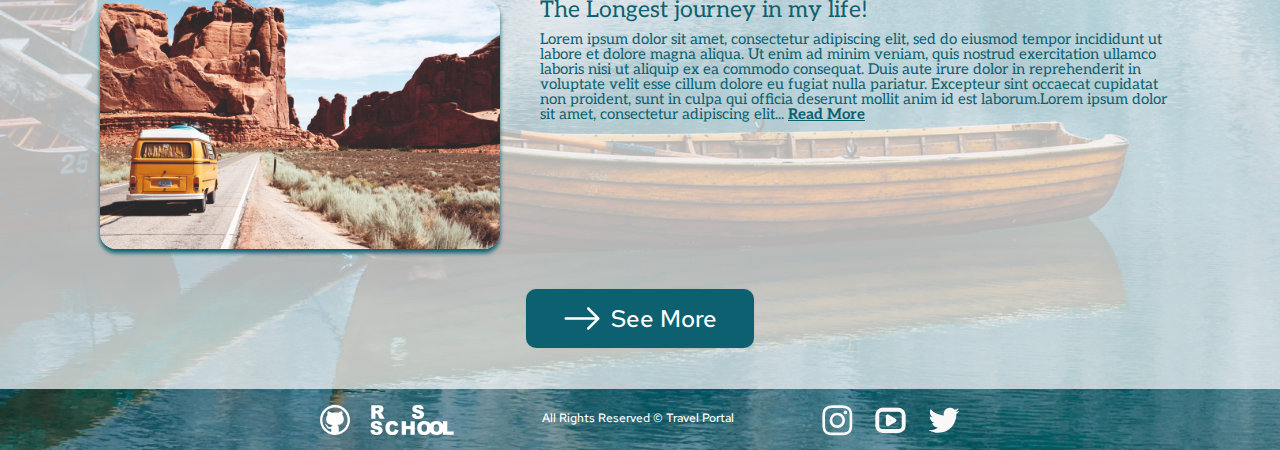
==== commit 2a414a48: "feat: made burger" ====
--- a/travel/index.html
+++ b/travel/index.html
@@ -17,12 +17,11 @@
 </head>
 
 <body>
-
   <div class="wrapper">
     <header class="header">
       <div class="container-in-header">
         <div class="logobox">
-          <img class="logopic" src="assets/logo.svg" width="30" alt="logotype">
+          <img class="logopic" src="assets/logo.svg" alt="logotype">
           <div class="logoname">Travel Portal</div>
         </div>
         <div class="burger">
@@ -209,7 +208,7 @@
 
     </main>
 
-    <footer id="sm">
+    <footer>
       <ul class="git-rss">
         <li class="git"><a class="git" href="https://github.com/ShArPman13"><img class="git-img"
               src="assets/git_white.svg" alt="git"></a>
@@ -219,11 +218,12 @@
         </li>
       </ul>
       <span class="arr">All Rights Reserved © Travel Portal</span>
-      <ul class="social-media">
+      <ul id="sm" class="social-media">
         <li class="sm-item"><a href="#13"><img class="sm-icons" src="assets/akar-icons_instagram-fill.svg"
               alt="ins"></a>
         </li>
-        <li class="sm-item"><a href="#13"><img class="sm-icons" src="assets/akar-icons_video.svg" alt="video"></a></li>
+        <li class="sm-item"><a href="#13"><img class="sm-icons" src="assets/akar-icons_video.svg" alt="video"></a>
+        </li>
         <li class="sm-item"><a href="#13"><img class="sm-icons" src="assets/akar-icons_twitter-fill.svg"
               alt="twitter"></a>
         </li>
--- a/travel/style.css
+++ b/travel/style.css
@@ -42,7 +42,6 @@
   color: rgb(255, 255, 255);
   font-weight: 400;
   font-style: normal;
-  overflow-x: hidden;
 }
 
 /* Нормолайз к css: */
@@ -52,14 +51,18 @@
   max-width: 1440px;
   width: 100%;
   margin: 0px auto;
+  overflow-x: hidden;
 }
 
 body {
+  width: 100vw;
+  overflow-x: hidden;
   margin: 0;
   padding: 0;
   display: flex;
   flex-direction: column;
   justify-content: space-between;
+  position: relative;
 }
 
 header {
@@ -655,4 +658,1165 @@
 .read-more,
 .nav-item-hide {
   display: none;
+}
+
+/* todo: ADAPTIVE-------------------------390px---------------------------ADAPTIVE */
+@media (max-width: 390px) {
+  * {
+    transition: 0.3s;
+  }
+
+  main {
+    align-items: center;
+  }
+
+  header {
+    margin-top: 43px;
+    left: 50%;
+    transform: translate(-50%);
+    display: flex;
+    justify-content: space-around;
+    align-items: center;
+    background-color: rgba(255, 255, 255, 0);
+    height: 32px;
+    max-width: 390px;
+    /* border: 1px solid rgb(255, 0, 0); */
+    box-shadow: none;
+    padding-right: 25px;
+    padding-left: 15px;
+    z-index: 1;
+
+  }
+
+  .container-in-header {
+    padding: 0;
+    justify-content: space-between;
+    align-items: center;
+  }
+
+  .logoname {
+    display: none;
+  }
+
+  /* -------------------BURGER-OK--------------- */
+  /* .burger {
+  z-index: 5;
+  display: block;
+  position: relative;
+  width: 20px;
+  height: 18px;
+  cursor: pointer;
+}
+
+.burger span,
+.burger::after,
+.burger::before {
+  right: 0;
+  position: absolute;
+  height: 10%;
+  width: 50px;
+  transition: all 0.3s ease-in-out;
+  background-color: #fff;
+}
+
+.burger::after,
+.burger::before {
+  content: '';
+  width: 26.25px;
+  height: 2.65px;
+  border-radius: 25px;
+}
+
+.burger::before {
+  top: 0;
+}
+
+.burger::after {
+  bottom: 0;
+}
+
+.burger span {
+  top: 50%;
+  width: 26.25px;
+  height: 2.65px;
+  border-radius: 15px;
+  transform: translate(0px, -50%);
+}
+
+.burger.open::after {
+  transform: rotate(45deg) translate(-6px, -4px);
+}
+
+.burger.open::before {
+  transform: rotate(-45deg) translate(-6px, 4px);
+}
+/* ------------------------------------------- */
+  .burger {
+    display: flex;
+    flex-direction: column;
+    align-items: center;
+    gap: 4px;
+    cursor: pointer;
+  }
+
+  .burger.open {
+    z-index: 2;
+    position: absolute;
+    left: 60%;
+    top: -30px;
+    opacity: 50%;
+    padding-right: 50px;
+  }
+
+  .burger.open {
+    animation: bloom 0.5s ease-out;
+  }
+
+  @keyframes bloom {
+    0% {
+      left: 0px;
+      top: -60px;
+    }
+
+    90% {
+      top: -60px;
+      /* z-index: 0; */
+    }
+
+    100% {
+      /* z-index: 1; */
+      left: 60%;
+    }
+  }
+
+  .burgerlines {
+    background-color: white;
+    height: 2.6px;
+    width: 26px;
+    border-radius: 5px;
+    transition: all 0.3s ease-in-out;
+  }
+
+  .burger.open .burger-middle {
+    opacity: 0;
+  }
+
+  .burger.open .burger-bottom {
+    transform: rotate(45deg) translate(-5px, -4px);
+  }
+
+  .burger.open .burger-top {
+    transform: rotate(-45deg) translate(-5px, 4px);
+  }
+
+  h1,
+  .recomend,
+  .button1 {
+    display: none;
+  }
+
+  /* -------------------------------------------------Адаптивное МЕНЮ */
+  .dark {
+    position: absolute;
+    top: -43px;
+    left: 0;
+    height: calc(100vh + 43px);
+    width: 100%;
+    z-index: 1;
+    animation: darkDelay 0.5s ease-out;
+    background-color: rgba(0, 0, 0, 0.35);
+  }
+
+  @keyframes darkDelay {
+    0% {
+      background-color: rgba(0, 0, 0, 0);
+    }
+
+    50% {
+      background-color: rgba(0, 0, 0, 0.25);
+    }
+
+    100% {
+      background-color: rgba(0, 0, 0, 0.35);
+    }
+  }
+
+  .nav {
+    flex-direction: column;
+    font-size: 16px;
+    line-height: 21px;
+    position: fixed;
+    z-index: 1;
+    top: -43px;
+    right: -165px;
+    background: rgba(242, 120, 92, 1);
+    box-shadow: 0px 4px 3px 0px rgba(13, 96, 111, 0.25);
+    color: white;
+    width: 165px;
+    height: 251px;
+    padding-top: 44px;
+    padding-right: 15px;
+    padding-left: 44px;
+    border-radius: 13px;
+  }
+
+  .nav.open {
+    right: 0;
+    transition: 0.5s;
+  }
+
+  .nav-list {
+    flex-direction: column;
+    align-items: flex-end;
+  }
+
+  .nav-link-how {
+    order: -2;
+  }
+
+  .nav-link-dest {
+    order: -1;
+  }
+
+  .nav-link-trip {
+    order: 0;
+  }
+
+  .nav-item-hide {
+    display: block;
+  }
+
+  /* -------------------------------------------------Адаптивное МЕНЮ */
+  .search-box {
+    width: 100%;
+    max-width: 360px;
+    height: 48px;
+    padding: 0 9px 0 16px;
+  }
+
+  .preview {
+    background: linear-gradient(180deg, #0D606F 0%, rgba(13, 96, 111, 0) 25.1%), url(assets/back_top_mobile.jpg);
+    max-width: 390px;
+    height: 251px;
+    padding-left: 15px;
+    padding-right: 15px;
+    padding-top: 142px;
+    /*  border: 1px solid rgb(255, 0, 0); */
+  }
+
+  .box-preview {
+    padding-bottom: 10px;
+    max-width: 360px;
+    width: 100%;
+  }
+
+  .input-text {
+    font-size: 14px;
+    height: 15px;
+    max-width: 165px;
+    width: 100%;
+    padding-left: 0;
+  }
+
+
+  .input-text::placeholder {
+    font-size: 14px;
+  }
+
+  .button2 {
+    margin: 0;
+    width: 92px;
+    height: 30px;
+    font-size: 11px;
+  }
+
+  h2 {
+    font-size: 14px;
+    font-weight: 500;
+  }
+
+  .steps {
+    padding-top: 20px;
+  }
+
+  .box-icon-text {
+    display: flex;
+    flex-direction: column;
+    align-items: center;
+    gap: 20px;
+    width: 94px;
+  }
+
+  .box-icon-velo {
+    align-items: flex-start;
+    margin-right: 0;
+  }
+
+  .box-icon-date {
+    width: 115px;
+    margin-right: 10px;
+    margin-left: 10px;
+    margin-bottom: 10px;
+  }
+
+  .box-icon-plane {
+    align-items: flex-end;
+    margin-right: 0;
+  }
+
+  .box-icons {
+    max-width: 390px;
+    width: 100%;
+    padding: 0 16px;
+    gap: 20px;
+    justify-content: flex-start;
+  }
+
+  .box-steps {
+    display: flex;
+    flex-direction: column;
+    align-items: center;
+    gap: 20px;
+    width: 100%;
+    max-width: 390px;
+  }
+
+  .box-icons-steps {
+    display: flex;
+    justify-content: space-between;
+    width: 357px;
+    height: 71px;
+    padding-top: 20px;
+  }
+
+  .box-icon {
+    width: 70px;
+    height: 70px;
+    border-radius: 16px;
+    background-color: #F2785C;
+    display: flex;
+    justify-content: center;
+    align-items: center;
+  }
+
+  .icon-text {
+    font-size: 10px;
+    width: 100%;
+  }
+
+  .velopic {
+    width: 35px;
+  }
+
+  .datepic {
+    width: 35px;
+  }
+
+  .planepic {
+    width: 40px;
+  }
+
+  .box-text {
+    width: 360px;
+    height: 24px;
+    padding-left: 0;
+    padding-right: 0;
+    padding-top: 39px;
+    padding-bottom: 20px;
+    gap: 40px;
+  }
+
+  .right-span {
+    text-align: right;
+  }
+
+  .destinations {
+    width: 100%;
+  }
+
+  .box-destinations {
+    padding-top: 20px;
+  }
+
+  .sliderpics {
+    position: relative;
+    padding-top: 22px;
+  }
+
+  .slider-cirkles {
+    position: absolute;
+  }
+
+  .boxforpic-japan {
+    order: -1;
+  }
+
+  .boxforpic {
+    width: 93%;
+    height: 210px;
+    border-radius: 16px;
+    overflow: hidden;
+
+  }
+
+  .sliderpic {
+    width: 377px;
+    height: 362px;
+    position: absolute;
+    left: 50%;
+    top: 50%;
+    transform: translate(-50%, -50%);
+    position: relative;
+    object-fit: contain;
+  }
+
+  .slider-text-pic {
+    left: 15px;
+    top: 8px;
+    font-size: 20px;
+    line-height: 26.46px;
+  }
+
+  .slider-cirkles {
+    padding-top: 230px;
+    gap: 6px;
+  }
+
+  .cirkle-main {
+    background: rgba(242, 120, 92);
+    width: 8px;
+    height: 8px;
+    border-radius: 50%;
+  }
+
+  .cirkle {
+    background: rgba(242, 120, 92, 0.5);
+    width: 8px;
+    height: 8px;
+    border-radius: 50%;
+  }
+
+  .cirkle-main {
+    order: -1;
+  }
+
+  .slider-arrows {
+    position: absolute;
+    top: 39%;
+    width: 90%;
+    display: flex;
+    justify-content: space-between;
+    padding: 0 7px;
+  }
+
+  .left-arrow {
+    transform: scaleX(-1);
+    opacity: 50%;
+  }
+
+  .button3 {
+    gap: 6px;
+    margin-top: 10px;
+    width: 92px;
+    height: 30px;
+    font-size: 11px;
+  }
+
+  .arrow {
+    width: 10px;
+  }
+
+  .stories {
+    width: 100%;
+    max-width: 390px;
+  }
+
+  .box-stories {
+    padding-top: 20px;
+    width: 100%;
+    max-width: 390px;
+  }
+
+  .box-for-foto {
+    margin-top: 10px;
+    background-image: url(assets/back_bottom_mobile.jpg);
+    width: 100%;
+    height: 693px;
+    display: flex;
+    flex-direction: column;
+    align-items: center;
+  }
+
+  .box-pics-white {
+    width: 100%;
+    height: 130px;
+    gap: 10px;
+  }
+
+  .divpicstravel {
+    width: 155px;
+    height: 130px;
+    min-width: 155px;
+    min-height: 130px;
+    border-radius: 16px;
+    flex-shrink: 0;
+    overflow: hidden;
+    position: relative;
+    box-shadow: 0px 4px 4px 0px rgba(13, 96, 111, 1);
+  }
+
+  .pics-travel {
+    position: absolute;
+    width: 100%;
+    height: 100%;
+    left: 50%;
+    top: 50%;
+    transform: translate(-50%, -50%);
+    border-radius: 0px;
+  }
+
+  .box-for-foto-white {
+    padding: 0px;
+    padding-top: 11px;
+    width: 100%;
+    height: 629px;
+    gap: 15px;
+    align-items: flex-start;
+    padding-left: 15px;
+    padding-right: 15px;
+    overflow: hidden;
+  }
+
+  h3 {
+    color: rgba(13, 96, 111, 1);
+    font-family: "Aleo";
+    font-weight: 700;
+    font-size: 11px;
+    line-height: 13px;
+    padding-top: 4px;
+  }
+
+  .text-stories {
+    color: rgba(13, 96, 111, 1);
+    font-family: "Aleo";
+    font-weight: 400;
+    font-size: 9px;
+    line-height: 11px;
+    height: 88px;
+    overflow: hidden;
+  }
+
+  .text-white {
+    gap: 10px;
+  }
+
+  .button4 {
+    gap: 6px;
+    margin-top: -5px;
+    display: flex;
+    justify-content: center;
+    align-items: center;
+    width: 92px;
+    height: 30px;
+    font-size: 11px;
+    font-weight: 500;
+    padding-right: 0px;
+    align-self: center;
+  }
+
+  .git-rss,
+  .arr {
+    display: none;
+  }
+
+  footer {
+    justify-content: center;
+    left: 51%;
+    margin: 16px 0;
+  }
+
+  .arr {
+    height: 21px;
+    font-family: "Red Hat Text";
+    font-weight: 500;
+    font-size: 16px;
+    color: rgb(255, 255, 255);
+  }
+
+  .social-media {
+    display: flex;
+    gap: 20px;
+  }
+
+  .read-more {
+    display: block;
+    position: absolute;
+    color: rgba(13, 96, 111, 1);
+    font-family: "Aleo";
+    font-weight: 700;
+    font-size: 9px;
+    padding-top: 115px;
+    text-decoration: underline;
+  }
+}
+
+/* todo: ADAPTIVE-------------------------ADAPTIVE---------------------------ADAPTIVE */
+
+@media (max-width:1210px) {
+
+  .nav-list {
+    font-size: 17px;
+    gap: 15px;
+    padding-right: 0;
+    transition: 0.3s;
+  }
+}
+
+@media (max-width:1070px) {
+  .nav-list {
+    font-size: 13px;
+    gap: 10px;
+    padding-right: 0;
+    transition: 0.5s;
+  }
+}
+
+@media (min-width: 970px) and (max-width: 1399px) {
+
+
+  .text-stories {
+    color: rgba(13, 96, 111, 1);
+    font-family: "Aleo";
+    font-weight: 400;
+    font-size: 15px;
+    line-height: 15px;
+    overflow: hidden;
+  }
+
+  h3 {
+    font-size: 23px;
+    line-height: 23px;
+  }
+
+  .text-white {
+    gap: 10px;
+  }
+
+  .box-for-foto-white {
+    padding-right: 100px;
+    padding-left: 100px;
+  }
+
+  footer {
+    width: 50%;
+    gap: 7px;
+  }
+
+  .arr {
+    font-size: 12px;
+  }
+
+  .sliderpics {
+    padding-top: 26px;
+    display: flex;
+    gap: 60px;
+  }
+
+  .icon-text {
+    min-width: 108px;
+    text-align: center;
+  }
+}
+
+.steps {
+  width: 100%;
+}
+
+@media (min-width:391px) and (max-width:969px) {
+  * {
+    transition: 0.3s;
+  }
+
+  .dark {
+    position: absolute;
+    top: -43px;
+    left: 0;
+    height: 100vh;
+    width: 100%;
+    z-index: 1;
+    animation: darkDelay 0.5s ease-out;
+    background-color: rgba(0, 0, 0, 0.35);
+  }
+
+  @keyframes darkDelay {
+    0% {
+      background-color: rgba(0, 0, 0, 0);
+    }
+
+    50% {
+      background-color: rgba(0, 0, 0, 0.25);
+    }
+
+    100% {
+      background-color: rgba(0, 0, 0, 0.35);
+    }
+  }
+
+  /* !---------------------------------------------------------------- */
+  .burger.open {
+    opacity: 50%;
+  }
+
+  .burger.open .burger-middle {
+    opacity: 0;
+  }
+
+  .burger.open .burger-bottom {
+    transform: rotate(45deg) translate(-5px, -4px);
+  }
+
+  .burger.open .burger-top {
+    transform: rotate(-45deg) translate(-5px, 4px);
+  }
+
+  .nav {
+    flex-direction: column;
+    font-size: 16px;
+    line-height: 21px;
+    position: absolute;
+    /* z-index: 15; */
+    top: 0;
+    right: -200px;
+    background: rgba(242, 120, 92, 1);
+    box-shadow: 0px 4px 3px 0px rgba(13, 96, 111, 0.25);
+    color: white;
+    width: 165px;
+    height: 251px;
+    padding-top: 44px;
+    padding-right: 15px;
+    padding-left: 44px;
+    border-radius: 13px;
+  }
+
+  .nav.open {
+    z-index: 1;
+    top: 70px;
+    right: 0;
+  }
+
+  .nav-list {
+    flex-direction: column;
+    align-items: flex-end;
+  }
+
+  .nav-link-how {
+    order: -2;
+  }
+
+  .nav-link-dest {
+    order: -1;
+  }
+
+  .nav-link-trip {
+    order: 0;
+  }
+
+  .nav-item-hide {
+    display: block;
+  }
+
+  .button1 {
+    display: none;
+  }
+
+  /* !---------------------------------------------------- */
+
+  .container-in-header {
+    justify-content: center;
+    align-items: center;
+    gap: 10px;
+    padding: 0 50px;
+  }
+
+  .burger {
+    display: flex;
+    flex-direction: column;
+    align-items: center;
+    gap: 4px;
+    margin-top: 5px;
+    z-index: 2;
+  }
+
+  .burgerlines {
+    background-color: white;
+    height: 2.6px;
+    width: 26px;
+    border-radius: 5px;
+  }
+
+  h1 {
+    font-size: 50px;
+    line-height: 60px
+  }
+
+  .recomend {
+    font-size: 17px;
+  }
+
+  .button2 {
+    margin: 18px;
+    display: flex;
+    justify-content: center;
+    align-items: center;
+    width: 100px;
+    height: 39px;
+    font-size: 12px;
+    font-weight: 500;
+  }
+
+  .search-box {
+    height: 65px;
+    max-width: 840px;
+    min-width: 360px;
+    border-radius: 16px;
+    display: flex;
+    align-items: center;
+    justify-content: space-between;
+    padding-left: 15px;
+  }
+
+  .input-text {
+    height: 50px;
+    max-width: 197px;
+    background: rgba(255, 255, 255, 0);
+    font-size: 17px;
+    font-weight: 400;
+    font-family: Aleo;
+    font-style: italic;
+    color: rgba(242, 120, 92, 1);
+    opacity: 100%;
+  }
+
+  .input-text::placeholder {
+    font-size: 17px;
+  }
+
+  .box-preview {
+    max-width: 80%;
+    height: 322px;
+    gap: 40px;
+    margin: 0;
+  }
+
+  .preview {
+    padding-left: 20px;
+    width: 100%;
+    height: 550px;
+    background-size: cover;
+  }
+
+  h2 {
+    font-size: 20px;
+    font-weight: 500;
+  }
+
+  .steps {
+    padding-top: 40px;
+    margin-right: 20px;
+    padding: 20px;
+  }
+
+  .icon-text {
+    min-width: 108px;
+    text-align: center;
+  }
+
+  .box-steps {
+    display: flex;
+    flex-direction: column;
+    align-items: center;
+    gap: 40px;
+  }
+
+  .box-icons-steps {
+    display: flex;
+    justify-content: space-between;
+    max-width: 994px;
+    padding-top: 10px;
+  }
+
+  .box-icons {
+    display: flex;
+    justify-content: center;
+    max-width: 1177px;
+    gap: 25px;
+  }
+
+  .box-icon {
+    width: 70px;
+    height: 70px;
+  }
+
+  .box-icon-plane {
+    display: flex;
+    align-self: center;
+    justify-self: center;
+  }
+
+  .box-icon-date {
+    align-self: center;
+    justify-self: center;
+    margin-left: 0px;
+  }
+
+  .box-icon-text {
+    display: flex;
+    flex-direction: column;
+    align-items: center;
+    gap: 20px;
+  }
+
+  .velopic {
+    width: 30px;
+  }
+
+  .datepic {
+    width: 30px;
+  }
+
+  .planepic {
+    width: 35px;
+  }
+
+  .icon-text {
+    font-size: 15px;
+  }
+
+  .box-text {
+    padding-top: 15px;
+    max-width: 100%;
+    display: flex;
+    justify-content: center;
+    padding-left: 31px;
+    padding-right: 32px;
+  }
+
+  .box-destinations {
+    padding-top: 30px;
+  }
+
+  .sliderpics {
+    padding-top: 26px;
+    gap: 20px;
+  }
+
+  .slider-text-pic {
+    position: absolute;
+    left: 5%;
+    bottom: 5%;
+    font-size: 22px;
+
+    line-height: 32.34px;
+  }
+
+  .slider-text-pic-usa {
+    margin-bottom: 5px;
+  }
+
+  .slider-cirkles {
+    display: flex;
+    padding-top: 24px;
+    gap: 10px;
+  }
+
+  .cirkle-main {
+    width: 15px;
+    height: 15px;
+  }
+
+  .cirkle {
+    width: 15px;
+    height: 15px;
+  }
+
+  /* !----------------------------------------------------STORIES */
+  .read-more {
+    display: none;
+  }
+
+  .box-stories {
+    padding-top: 20px;
+  }
+
+  .box-for-foto {
+    margin-top: 10px;
+    background-image: url(assets/back_bottom.jpg);
+    width: 100%;
+    height: 730px;
+    background-size: cover;
+  }
+
+  .box-pics-white {
+    width: 100%;
+    height: 230px;
+    gap: 10px;
+  }
+
+  .divpicstravel {
+    width: 155px;
+    height: 130px;
+    min-width: 155px;
+    min-height: 130px;
+    border-radius: 16px;
+    flex-shrink: 0;
+    overflow: hidden;
+    position: relative;
+    box-shadow: 0px 4px 4px 0px rgba(13, 96, 111, 1);
+  }
+
+  .pics-travel {
+    position: absolute;
+    width: 100%;
+    height: 100%;
+    left: 50%;
+    top: 50%;
+    transform: translate(-50%, -50%);
+    border-radius: 0px;
+  }
+
+  .box-for-foto-white {
+    padding: 0px;
+    padding-top: 11px;
+    width: 100%;
+    height: 680px;
+    gap: 15px;
+    align-items: flex-start;
+    padding-left: 15px;
+    padding-right: 15px;
+    overflow: hidden;
+  }
+
+  h3 {
+    color: rgba(13, 96, 111, 1);
+    font-family: "Aleo";
+    font-weight: 700;
+    font-size: 15px;
+    line-height: 16px;
+    padding-top: 4px;
+  }
+
+  .text-stories {
+    color: rgba(13, 96, 111, 1);
+    font-family: "Aleo";
+    font-weight: 400;
+    font-size: 15px;
+    line-height: 15px;
+    height: 88px;
+    overflow: hidden;
+  }
+
+  .text-white {
+    gap: 10px;
+  }
+
+  .button4 {
+    align-self: center;
+    margin-bottom: 10px;
+  }
+
+  .button4 {
+    gap: 11px;
+    margin-top: 10px;
+    display: flex;
+    justify-content: center;
+    align-items: center;
+    width: 200px;
+    height: 79px;
+    background-color: #0D606F;
+    border-radius: 10px;
+    font-size: 24px;
+    color: white;
+    font-family: "Red Hat Text";
+    font-weight: 500;
+    box-shadow: 0px 2px 3px 0px rgba(13, 96, 111, 0.16);
+    box-shadow: 0px 0px 3px 0px rgba(13, 96, 111, 0.08);
+    cursor: pointer;
+  }
+
+  /* !----------------------------------------------------------------------------------- FOOTER */
+  footer {
+    justify-content: center;
+    gap: 15px;
+  }
+
+  .arr {
+    height: 11px;
+    font-family: "Red Hat Text";
+    font-weight: 500;
+    font-size: 10px;
+    color: rgb(255, 255, 255);
+  }
+
+  .social-media {
+    display: flex;
+    gap: 20px;
+  }
+
+  .git-rss {
+    display: flex;
+    gap: 5px;
+  }
+
+  .git-img {
+    width: 20px;
+  }
+
+  .rss-img {
+    height: 20px;
+  }
+
+  .git:hover {
+    transform: scale(1.1);
+    transition: 0.5s;
+  }
+
+  .rss-img:hover {
+    transform: scale(1.05);
+    transition: 0.5s;
+  }
+
+  .sm-icons {
+    width: 25px;
+    height: 25px;
+  }
+
+  .sm-item:hover {
+    transform: scale(1.1);
+    transition: 0.5s;
+  }
+
+  .read-more {
+    display: none;
+  }
+}
+
+@media (max-width:365px) {
+  h3 {
+    color: rgba(13, 96, 111, 1);
+    font-family: "Aleo";
+    font-weight: 700;
+    font-size: 8px;
+    line-height: 9px;
+    padding-top: 4px;
+  }
+
+  .text-stories {
+    color: rgba(13, 96, 111, 1);
+    font-family: "Aleo";
+    font-weight: 400;
+    font-size: 8px;
+    line-height: 8px;
+    height: 88px;
+    overflow: hidden;
+  }
 }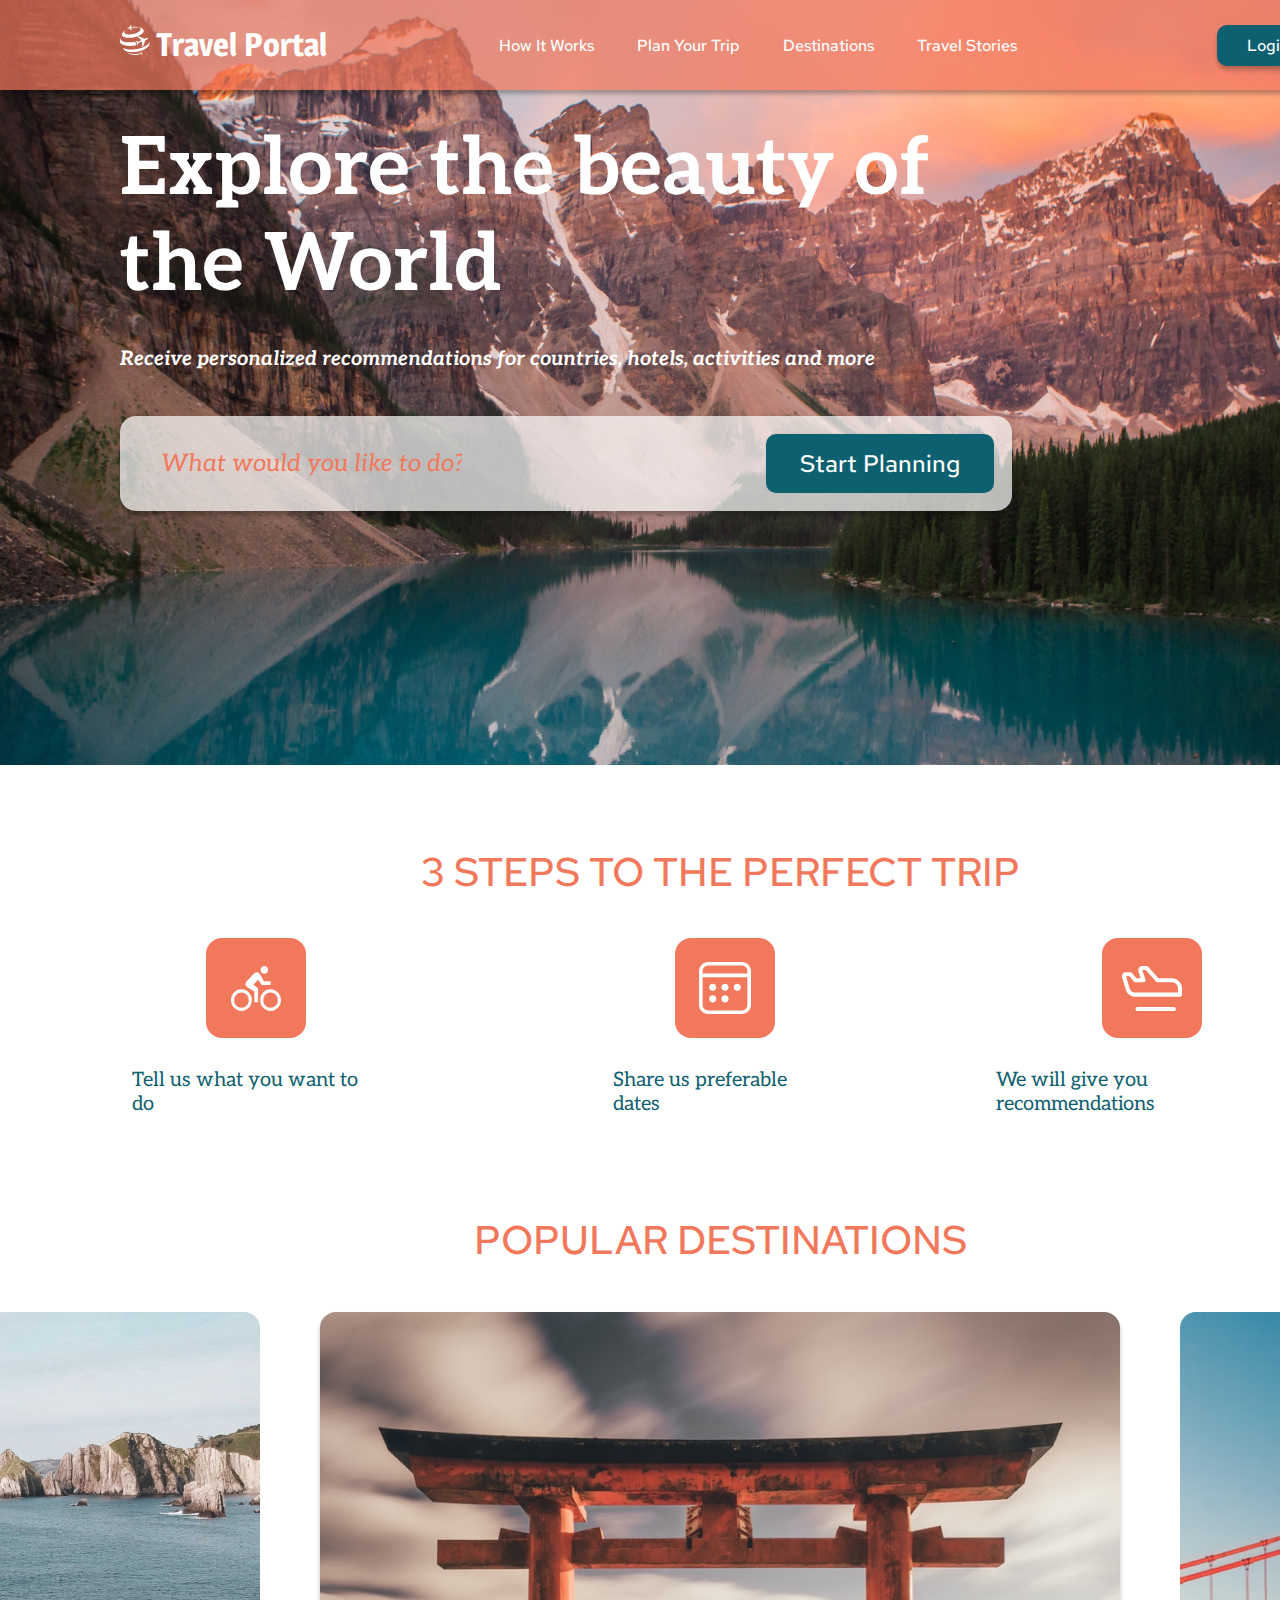
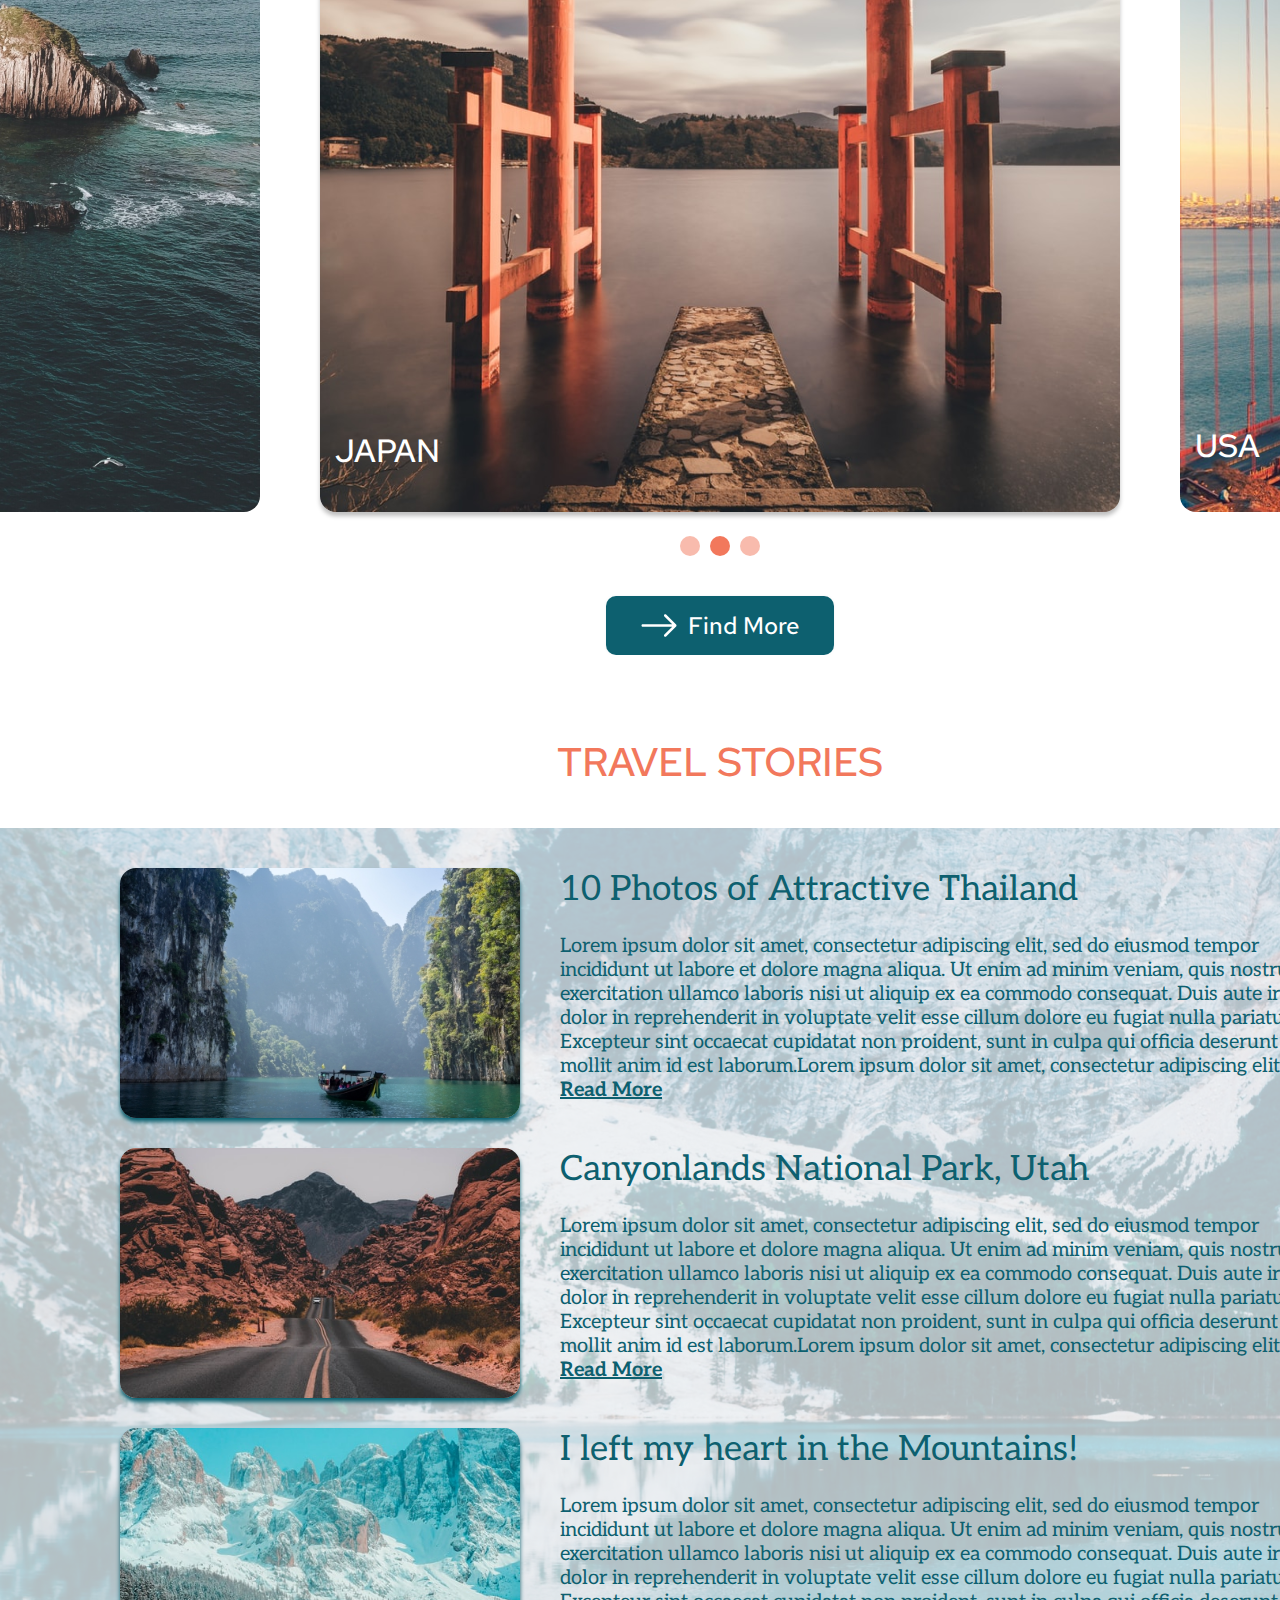
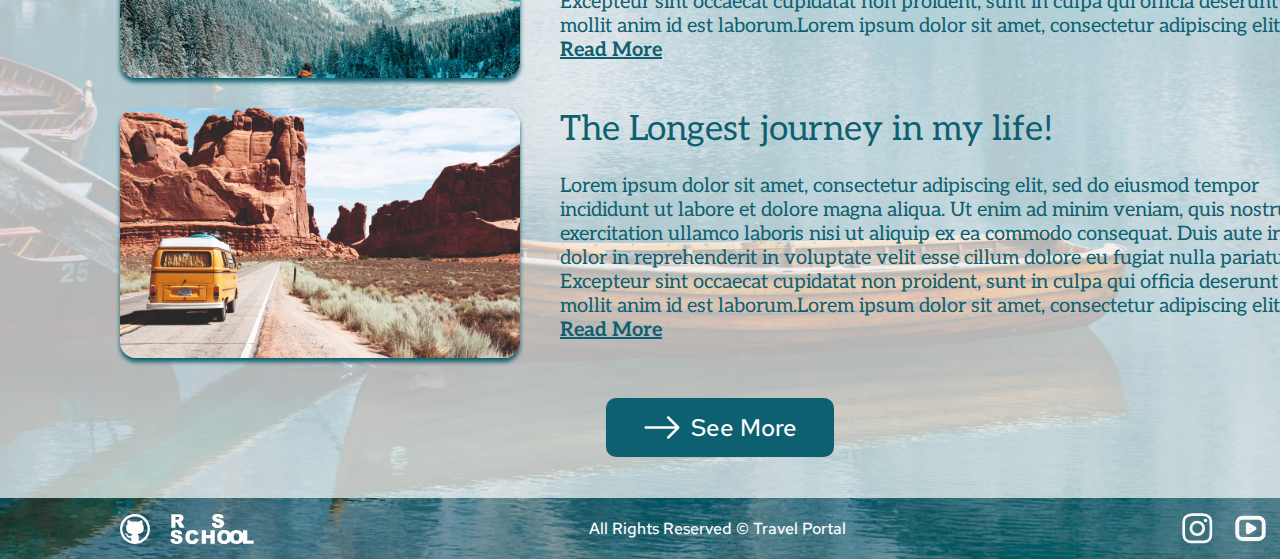
==== commit 8f54734d: "feat: final fix for desktop" ====
--- a/travel/index.html
+++ b/travel/index.html
@@ -19,6 +19,7 @@
 <body>
   <div class="wrapper">
     <header class="header">
+      <div id="dark" class="dark"></div>
       <div class="container-in-header">
         <div class="logobox">
           <img class="logopic" src="assets/logo.svg" alt="logotype">
@@ -36,7 +37,7 @@
             <li class="nav-item nav-link-dest"><a href="#dest" class="nav-link">Destinations</a></li>
             <li class="nav-item"><a href="#stories" class="nav-link">Travel Stories</a></li>
 
-            <li class="nav-item nav-item-hide"><a href="#account" class="nav-link">Account</a></li>
+            <li class="nav-item nav-item-hide"><a href="#account" class="link-account">Account</a></li>
             <li class="nav-item nav-item-hide"><a href="#sm" class="nav-link">Social Media</a></li>
 
           </ul>
@@ -231,7 +232,6 @@
     </footer>
 
   </div>
-
   <script type="module" src="index.js"></script>
 </body>
 
--- a/travel/style.css
+++ b/travel/style.css
@@ -55,9 +55,9 @@
 }
 
 body {
-  width: 100vw;
+  width: 1440px;
   overflow-x: hidden;
-  margin: 0;
+  margin: 0 auto;
   padding: 0;
   display: flex;
   flex-direction: column;
@@ -658,1165 +658,4 @@
 .read-more,
 .nav-item-hide {
   display: none;
-}
-
-/* todo: ADAPTIVE-------------------------390px---------------------------ADAPTIVE */
-@media (max-width: 390px) {
-  * {
-    transition: 0.3s;
-  }
-
-  main {
-    align-items: center;
-  }
-
-  header {
-    margin-top: 43px;
-    left: 50%;
-    transform: translate(-50%);
-    display: flex;
-    justify-content: space-around;
-    align-items: center;
-    background-color: rgba(255, 255, 255, 0);
-    height: 32px;
-    max-width: 390px;
-    /* border: 1px solid rgb(255, 0, 0); */
-    box-shadow: none;
-    padding-right: 25px;
-    padding-left: 15px;
-    z-index: 1;
-
-  }
-
-  .container-in-header {
-    padding: 0;
-    justify-content: space-between;
-    align-items: center;
-  }
-
-  .logoname {
-    display: none;
-  }
-
-  /* -------------------BURGER-OK--------------- */
-  /* .burger {
-  z-index: 5;
-  display: block;
-  position: relative;
-  width: 20px;
-  height: 18px;
-  cursor: pointer;
-}
-
-.burger span,
-.burger::after,
-.burger::before {
-  right: 0;
-  position: absolute;
-  height: 10%;
-  width: 50px;
-  transition: all 0.3s ease-in-out;
-  background-color: #fff;
-}
-
-.burger::after,
-.burger::before {
-  content: '';
-  width: 26.25px;
-  height: 2.65px;
-  border-radius: 25px;
-}
-
-.burger::before {
-  top: 0;
-}
-
-.burger::after {
-  bottom: 0;
-}
-
-.burger span {
-  top: 50%;
-  width: 26.25px;
-  height: 2.65px;
-  border-radius: 15px;
-  transform: translate(0px, -50%);
-}
-
-.burger.open::after {
-  transform: rotate(45deg) translate(-6px, -4px);
-}
-
-.burger.open::before {
-  transform: rotate(-45deg) translate(-6px, 4px);
-}
-/* ------------------------------------------- */
-  .burger {
-    display: flex;
-    flex-direction: column;
-    align-items: center;
-    gap: 4px;
-    cursor: pointer;
-  }
-
-  .burger.open {
-    z-index: 2;
-    position: absolute;
-    left: 60%;
-    top: -30px;
-    opacity: 50%;
-    padding-right: 50px;
-  }
-
-  .burger.open {
-    animation: bloom 0.5s ease-out;
-  }
-
-  @keyframes bloom {
-    0% {
-      left: 0px;
-      top: -60px;
-    }
-
-    90% {
-      top: -60px;
-      /* z-index: 0; */
-    }
-
-    100% {
-      /* z-index: 1; */
-      left: 60%;
-    }
-  }
-
-  .burgerlines {
-    background-color: white;
-    height: 2.6px;
-    width: 26px;
-    border-radius: 5px;
-    transition: all 0.3s ease-in-out;
-  }
-
-  .burger.open .burger-middle {
-    opacity: 0;
-  }
-
-  .burger.open .burger-bottom {
-    transform: rotate(45deg) translate(-5px, -4px);
-  }
-
-  .burger.open .burger-top {
-    transform: rotate(-45deg) translate(-5px, 4px);
-  }
-
-  h1,
-  .recomend,
-  .button1 {
-    display: none;
-  }
-
-  /* -------------------------------------------------Адаптивное МЕНЮ */
-  .dark {
-    position: absolute;
-    top: -43px;
-    left: 0;
-    height: calc(100vh + 43px);
-    width: 100%;
-    z-index: 1;
-    animation: darkDelay 0.5s ease-out;
-    background-color: rgba(0, 0, 0, 0.35);
-  }
-
-  @keyframes darkDelay {
-    0% {
-      background-color: rgba(0, 0, 0, 0);
-    }
-
-    50% {
-      background-color: rgba(0, 0, 0, 0.25);
-    }
-
-    100% {
-      background-color: rgba(0, 0, 0, 0.35);
-    }
-  }
-
-  .nav {
-    flex-direction: column;
-    font-size: 16px;
-    line-height: 21px;
-    position: fixed;
-    z-index: 1;
-    top: -43px;
-    right: -165px;
-    background: rgba(242, 120, 92, 1);
-    box-shadow: 0px 4px 3px 0px rgba(13, 96, 111, 0.25);
-    color: white;
-    width: 165px;
-    height: 251px;
-    padding-top: 44px;
-    padding-right: 15px;
-    padding-left: 44px;
-    border-radius: 13px;
-  }
-
-  .nav.open {
-    right: 0;
-    transition: 0.5s;
-  }
-
-  .nav-list {
-    flex-direction: column;
-    align-items: flex-end;
-  }
-
-  .nav-link-how {
-    order: -2;
-  }
-
-  .nav-link-dest {
-    order: -1;
-  }
-
-  .nav-link-trip {
-    order: 0;
-  }
-
-  .nav-item-hide {
-    display: block;
-  }
-
-  /* -------------------------------------------------Адаптивное МЕНЮ */
-  .search-box {
-    width: 100%;
-    max-width: 360px;
-    height: 48px;
-    padding: 0 9px 0 16px;
-  }
-
-  .preview {
-    background: linear-gradient(180deg, #0D606F 0%, rgba(13, 96, 111, 0) 25.1%), url(assets/back_top_mobile.jpg);
-    max-width: 390px;
-    height: 251px;
-    padding-left: 15px;
-    padding-right: 15px;
-    padding-top: 142px;
-    /*  border: 1px solid rgb(255, 0, 0); */
-  }
-
-  .box-preview {
-    padding-bottom: 10px;
-    max-width: 360px;
-    width: 100%;
-  }
-
-  .input-text {
-    font-size: 14px;
-    height: 15px;
-    max-width: 165px;
-    width: 100%;
-    padding-left: 0;
-  }
-
-
-  .input-text::placeholder {
-    font-size: 14px;
-  }
-
-  .button2 {
-    margin: 0;
-    width: 92px;
-    height: 30px;
-    font-size: 11px;
-  }
-
-  h2 {
-    font-size: 14px;
-    font-weight: 500;
-  }
-
-  .steps {
-    padding-top: 20px;
-  }
-
-  .box-icon-text {
-    display: flex;
-    flex-direction: column;
-    align-items: center;
-    gap: 20px;
-    width: 94px;
-  }
-
-  .box-icon-velo {
-    align-items: flex-start;
-    margin-right: 0;
-  }
-
-  .box-icon-date {
-    width: 115px;
-    margin-right: 10px;
-    margin-left: 10px;
-    margin-bottom: 10px;
-  }
-
-  .box-icon-plane {
-    align-items: flex-end;
-    margin-right: 0;
-  }
-
-  .box-icons {
-    max-width: 390px;
-    width: 100%;
-    padding: 0 16px;
-    gap: 20px;
-    justify-content: flex-start;
-  }
-
-  .box-steps {
-    display: flex;
-    flex-direction: column;
-    align-items: center;
-    gap: 20px;
-    width: 100%;
-    max-width: 390px;
-  }
-
-  .box-icons-steps {
-    display: flex;
-    justify-content: space-between;
-    width: 357px;
-    height: 71px;
-    padding-top: 20px;
-  }
-
-  .box-icon {
-    width: 70px;
-    height: 70px;
-    border-radius: 16px;
-    background-color: #F2785C;
-    display: flex;
-    justify-content: center;
-    align-items: center;
-  }
-
-  .icon-text {
-    font-size: 10px;
-    width: 100%;
-  }
-
-  .velopic {
-    width: 35px;
-  }
-
-  .datepic {
-    width: 35px;
-  }
-
-  .planepic {
-    width: 40px;
-  }
-
-  .box-text {
-    width: 360px;
-    height: 24px;
-    padding-left: 0;
-    padding-right: 0;
-    padding-top: 39px;
-    padding-bottom: 20px;
-    gap: 40px;
-  }
-
-  .right-span {
-    text-align: right;
-  }
-
-  .destinations {
-    width: 100%;
-  }
-
-  .box-destinations {
-    padding-top: 20px;
-  }
-
-  .sliderpics {
-    position: relative;
-    padding-top: 22px;
-  }
-
-  .slider-cirkles {
-    position: absolute;
-  }
-
-  .boxforpic-japan {
-    order: -1;
-  }
-
-  .boxforpic {
-    width: 93%;
-    height: 210px;
-    border-radius: 16px;
-    overflow: hidden;
-
-  }
-
-  .sliderpic {
-    width: 377px;
-    height: 362px;
-    position: absolute;
-    left: 50%;
-    top: 50%;
-    transform: translate(-50%, -50%);
-    position: relative;
-    object-fit: contain;
-  }
-
-  .slider-text-pic {
-    left: 15px;
-    top: 8px;
-    font-size: 20px;
-    line-height: 26.46px;
-  }
-
-  .slider-cirkles {
-    padding-top: 230px;
-    gap: 6px;
-  }
-
-  .cirkle-main {
-    background: rgba(242, 120, 92);
-    width: 8px;
-    height: 8px;
-    border-radius: 50%;
-  }
-
-  .cirkle {
-    background: rgba(242, 120, 92, 0.5);
-    width: 8px;
-    height: 8px;
-    border-radius: 50%;
-  }
-
-  .cirkle-main {
-    order: -1;
-  }
-
-  .slider-arrows {
-    position: absolute;
-    top: 39%;
-    width: 90%;
-    display: flex;
-    justify-content: space-between;
-    padding: 0 7px;
-  }
-
-  .left-arrow {
-    transform: scaleX(-1);
-    opacity: 50%;
-  }
-
-  .button3 {
-    gap: 6px;
-    margin-top: 10px;
-    width: 92px;
-    height: 30px;
-    font-size: 11px;
-  }
-
-  .arrow {
-    width: 10px;
-  }
-
-  .stories {
-    width: 100%;
-    max-width: 390px;
-  }
-
-  .box-stories {
-    padding-top: 20px;
-    width: 100%;
-    max-width: 390px;
-  }
-
-  .box-for-foto {
-    margin-top: 10px;
-    background-image: url(assets/back_bottom_mobile.jpg);
-    width: 100%;
-    height: 693px;
-    display: flex;
-    flex-direction: column;
-    align-items: center;
-  }
-
-  .box-pics-white {
-    width: 100%;
-    height: 130px;
-    gap: 10px;
-  }
-
-  .divpicstravel {
-    width: 155px;
-    height: 130px;
-    min-width: 155px;
-    min-height: 130px;
-    border-radius: 16px;
-    flex-shrink: 0;
-    overflow: hidden;
-    position: relative;
-    box-shadow: 0px 4px 4px 0px rgba(13, 96, 111, 1);
-  }
-
-  .pics-travel {
-    position: absolute;
-    width: 100%;
-    height: 100%;
-    left: 50%;
-    top: 50%;
-    transform: translate(-50%, -50%);
-    border-radius: 0px;
-  }
-
-  .box-for-foto-white {
-    padding: 0px;
-    padding-top: 11px;
-    width: 100%;
-    height: 629px;
-    gap: 15px;
-    align-items: flex-start;
-    padding-left: 15px;
-    padding-right: 15px;
-    overflow: hidden;
-  }
-
-  h3 {
-    color: rgba(13, 96, 111, 1);
-    font-family: "Aleo";
-    font-weight: 700;
-    font-size: 11px;
-    line-height: 13px;
-    padding-top: 4px;
-  }
-
-  .text-stories {
-    color: rgba(13, 96, 111, 1);
-    font-family: "Aleo";
-    font-weight: 400;
-    font-size: 9px;
-    line-height: 11px;
-    height: 88px;
-    overflow: hidden;
-  }
-
-  .text-white {
-    gap: 10px;
-  }
-
-  .button4 {
-    gap: 6px;
-    margin-top: -5px;
-    display: flex;
-    justify-content: center;
-    align-items: center;
-    width: 92px;
-    height: 30px;
-    font-size: 11px;
-    font-weight: 500;
-    padding-right: 0px;
-    align-self: center;
-  }
-
-  .git-rss,
-  .arr {
-    display: none;
-  }
-
-  footer {
-    justify-content: center;
-    left: 51%;
-    margin: 16px 0;
-  }
-
-  .arr {
-    height: 21px;
-    font-family: "Red Hat Text";
-    font-weight: 500;
-    font-size: 16px;
-    color: rgb(255, 255, 255);
-  }
-
-  .social-media {
-    display: flex;
-    gap: 20px;
-  }
-
-  .read-more {
-    display: block;
-    position: absolute;
-    color: rgba(13, 96, 111, 1);
-    font-family: "Aleo";
-    font-weight: 700;
-    font-size: 9px;
-    padding-top: 115px;
-    text-decoration: underline;
-  }
-}
-
-/* todo: ADAPTIVE-------------------------ADAPTIVE---------------------------ADAPTIVE */
-
-@media (max-width:1210px) {
-
-  .nav-list {
-    font-size: 17px;
-    gap: 15px;
-    padding-right: 0;
-    transition: 0.3s;
-  }
-}
-
-@media (max-width:1070px) {
-  .nav-list {
-    font-size: 13px;
-    gap: 10px;
-    padding-right: 0;
-    transition: 0.5s;
-  }
-}
-
-@media (min-width: 970px) and (max-width: 1399px) {
-
-
-  .text-stories {
-    color: rgba(13, 96, 111, 1);
-    font-family: "Aleo";
-    font-weight: 400;
-    font-size: 15px;
-    line-height: 15px;
-    overflow: hidden;
-  }
-
-  h3 {
-    font-size: 23px;
-    line-height: 23px;
-  }
-
-  .text-white {
-    gap: 10px;
-  }
-
-  .box-for-foto-white {
-    padding-right: 100px;
-    padding-left: 100px;
-  }
-
-  footer {
-    width: 50%;
-    gap: 7px;
-  }
-
-  .arr {
-    font-size: 12px;
-  }
-
-  .sliderpics {
-    padding-top: 26px;
-    display: flex;
-    gap: 60px;
-  }
-
-  .icon-text {
-    min-width: 108px;
-    text-align: center;
-  }
-}
-
-.steps {
-  width: 100%;
-}
-
-@media (min-width:391px) and (max-width:969px) {
-  * {
-    transition: 0.3s;
-  }
-
-  .dark {
-    position: absolute;
-    top: -43px;
-    left: 0;
-    height: 100vh;
-    width: 100%;
-    z-index: 1;
-    animation: darkDelay 0.5s ease-out;
-    background-color: rgba(0, 0, 0, 0.35);
-  }
-
-  @keyframes darkDelay {
-    0% {
-      background-color: rgba(0, 0, 0, 0);
-    }
-
-    50% {
-      background-color: rgba(0, 0, 0, 0.25);
-    }
-
-    100% {
-      background-color: rgba(0, 0, 0, 0.35);
-    }
-  }
-
-  /* !---------------------------------------------------------------- */
-  .burger.open {
-    opacity: 50%;
-  }
-
-  .burger.open .burger-middle {
-    opacity: 0;
-  }
-
-  .burger.open .burger-bottom {
-    transform: rotate(45deg) translate(-5px, -4px);
-  }
-
-  .burger.open .burger-top {
-    transform: rotate(-45deg) translate(-5px, 4px);
-  }
-
-  .nav {
-    flex-direction: column;
-    font-size: 16px;
-    line-height: 21px;
-    position: absolute;
-    /* z-index: 15; */
-    top: 0;
-    right: -200px;
-    background: rgba(242, 120, 92, 1);
-    box-shadow: 0px 4px 3px 0px rgba(13, 96, 111, 0.25);
-    color: white;
-    width: 165px;
-    height: 251px;
-    padding-top: 44px;
-    padding-right: 15px;
-    padding-left: 44px;
-    border-radius: 13px;
-  }
-
-  .nav.open {
-    z-index: 1;
-    top: 70px;
-    right: 0;
-  }
-
-  .nav-list {
-    flex-direction: column;
-    align-items: flex-end;
-  }
-
-  .nav-link-how {
-    order: -2;
-  }
-
-  .nav-link-dest {
-    order: -1;
-  }
-
-  .nav-link-trip {
-    order: 0;
-  }
-
-  .nav-item-hide {
-    display: block;
-  }
-
-  .button1 {
-    display: none;
-  }
-
-  /* !---------------------------------------------------- */
-
-  .container-in-header {
-    justify-content: center;
-    align-items: center;
-    gap: 10px;
-    padding: 0 50px;
-  }
-
-  .burger {
-    display: flex;
-    flex-direction: column;
-    align-items: center;
-    gap: 4px;
-    margin-top: 5px;
-    z-index: 2;
-  }
-
-  .burgerlines {
-    background-color: white;
-    height: 2.6px;
-    width: 26px;
-    border-radius: 5px;
-  }
-
-  h1 {
-    font-size: 50px;
-    line-height: 60px
-  }
-
-  .recomend {
-    font-size: 17px;
-  }
-
-  .button2 {
-    margin: 18px;
-    display: flex;
-    justify-content: center;
-    align-items: center;
-    width: 100px;
-    height: 39px;
-    font-size: 12px;
-    font-weight: 500;
-  }
-
-  .search-box {
-    height: 65px;
-    max-width: 840px;
-    min-width: 360px;
-    border-radius: 16px;
-    display: flex;
-    align-items: center;
-    justify-content: space-between;
-    padding-left: 15px;
-  }
-
-  .input-text {
-    height: 50px;
-    max-width: 197px;
-    background: rgba(255, 255, 255, 0);
-    font-size: 17px;
-    font-weight: 400;
-    font-family: Aleo;
-    font-style: italic;
-    color: rgba(242, 120, 92, 1);
-    opacity: 100%;
-  }
-
-  .input-text::placeholder {
-    font-size: 17px;
-  }
-
-  .box-preview {
-    max-width: 80%;
-    height: 322px;
-    gap: 40px;
-    margin: 0;
-  }
-
-  .preview {
-    padding-left: 20px;
-    width: 100%;
-    height: 550px;
-    background-size: cover;
-  }
-
-  h2 {
-    font-size: 20px;
-    font-weight: 500;
-  }
-
-  .steps {
-    padding-top: 40px;
-    margin-right: 20px;
-    padding: 20px;
-  }
-
-  .icon-text {
-    min-width: 108px;
-    text-align: center;
-  }
-
-  .box-steps {
-    display: flex;
-    flex-direction: column;
-    align-items: center;
-    gap: 40px;
-  }
-
-  .box-icons-steps {
-    display: flex;
-    justify-content: space-between;
-    max-width: 994px;
-    padding-top: 10px;
-  }
-
-  .box-icons {
-    display: flex;
-    justify-content: center;
-    max-width: 1177px;
-    gap: 25px;
-  }
-
-  .box-icon {
-    width: 70px;
-    height: 70px;
-  }
-
-  .box-icon-plane {
-    display: flex;
-    align-self: center;
-    justify-self: center;
-  }
-
-  .box-icon-date {
-    align-self: center;
-    justify-self: center;
-    margin-left: 0px;
-  }
-
-  .box-icon-text {
-    display: flex;
-    flex-direction: column;
-    align-items: center;
-    gap: 20px;
-  }
-
-  .velopic {
-    width: 30px;
-  }
-
-  .datepic {
-    width: 30px;
-  }
-
-  .planepic {
-    width: 35px;
-  }
-
-  .icon-text {
-    font-size: 15px;
-  }
-
-  .box-text {
-    padding-top: 15px;
-    max-width: 100%;
-    display: flex;
-    justify-content: center;
-    padding-left: 31px;
-    padding-right: 32px;
-  }
-
-  .box-destinations {
-    padding-top: 30px;
-  }
-
-  .sliderpics {
-    padding-top: 26px;
-    gap: 20px;
-  }
-
-  .slider-text-pic {
-    position: absolute;
-    left: 5%;
-    bottom: 5%;
-    font-size: 22px;
-
-    line-height: 32.34px;
-  }
-
-  .slider-text-pic-usa {
-    margin-bottom: 5px;
-  }
-
-  .slider-cirkles {
-    display: flex;
-    padding-top: 24px;
-    gap: 10px;
-  }
-
-  .cirkle-main {
-    width: 15px;
-    height: 15px;
-  }
-
-  .cirkle {
-    width: 15px;
-    height: 15px;
-  }
-
-  /* !----------------------------------------------------STORIES */
-  .read-more {
-    display: none;
-  }
-
-  .box-stories {
-    padding-top: 20px;
-  }
-
-  .box-for-foto {
-    margin-top: 10px;
-    background-image: url(assets/back_bottom.jpg);
-    width: 100%;
-    height: 730px;
-    background-size: cover;
-  }
-
-  .box-pics-white {
-    width: 100%;
-    height: 230px;
-    gap: 10px;
-  }
-
-  .divpicstravel {
-    width: 155px;
-    height: 130px;
-    min-width: 155px;
-    min-height: 130px;
-    border-radius: 16px;
-    flex-shrink: 0;
-    overflow: hidden;
-    position: relative;
-    box-shadow: 0px 4px 4px 0px rgba(13, 96, 111, 1);
-  }
-
-  .pics-travel {
-    position: absolute;
-    width: 100%;
-    height: 100%;
-    left: 50%;
-    top: 50%;
-    transform: translate(-50%, -50%);
-    border-radius: 0px;
-  }
-
-  .box-for-foto-white {
-    padding: 0px;
-    padding-top: 11px;
-    width: 100%;
-    height: 680px;
-    gap: 15px;
-    align-items: flex-start;
-    padding-left: 15px;
-    padding-right: 15px;
-    overflow: hidden;
-  }
-
-  h3 {
-    color: rgba(13, 96, 111, 1);
-    font-family: "Aleo";
-    font-weight: 700;
-    font-size: 15px;
-    line-height: 16px;
-    padding-top: 4px;
-  }
-
-  .text-stories {
-    color: rgba(13, 96, 111, 1);
-    font-family: "Aleo";
-    font-weight: 400;
-    font-size: 15px;
-    line-height: 15px;
-    height: 88px;
-    overflow: hidden;
-  }
-
-  .text-white {
-    gap: 10px;
-  }
-
-  .button4 {
-    align-self: center;
-    margin-bottom: 10px;
-  }
-
-  .button4 {
-    gap: 11px;
-    margin-top: 10px;
-    display: flex;
-    justify-content: center;
-    align-items: center;
-    width: 200px;
-    height: 79px;
-    background-color: #0D606F;
-    border-radius: 10px;
-    font-size: 24px;
-    color: white;
-    font-family: "Red Hat Text";
-    font-weight: 500;
-    box-shadow: 0px 2px 3px 0px rgba(13, 96, 111, 0.16);
-    box-shadow: 0px 0px 3px 0px rgba(13, 96, 111, 0.08);
-    cursor: pointer;
-  }
-
-  /* !----------------------------------------------------------------------------------- FOOTER */
-  footer {
-    justify-content: center;
-    gap: 15px;
-  }
-
-  .arr {
-    height: 11px;
-    font-family: "Red Hat Text";
-    font-weight: 500;
-    font-size: 10px;
-    color: rgb(255, 255, 255);
-  }
-
-  .social-media {
-    display: flex;
-    gap: 20px;
-  }
-
-  .git-rss {
-    display: flex;
-    gap: 5px;
-  }
-
-  .git-img {
-    width: 20px;
-  }
-
-  .rss-img {
-    height: 20px;
-  }
-
-  .git:hover {
-    transform: scale(1.1);
-    transition: 0.5s;
-  }
-
-  .rss-img:hover {
-    transform: scale(1.05);
-    transition: 0.5s;
-  }
-
-  .sm-icons {
-    width: 25px;
-    height: 25px;
-  }
-
-  .sm-item:hover {
-    transform: scale(1.1);
-    transition: 0.5s;
-  }
-
-  .read-more {
-    display: none;
-  }
-}
-
-@media (max-width:365px) {
-  h3 {
-    color: rgba(13, 96, 111, 1);
-    font-family: "Aleo";
-    font-weight: 700;
-    font-size: 8px;
-    line-height: 9px;
-    padding-top: 4px;
-  }
-
-  .text-stories {
-    color: rgba(13, 96, 111, 1);
-    font-family: "Aleo";
-    font-weight: 400;
-    font-size: 8px;
-    line-height: 8px;
-    height: 88px;
-    overflow: hidden;
-  }
 }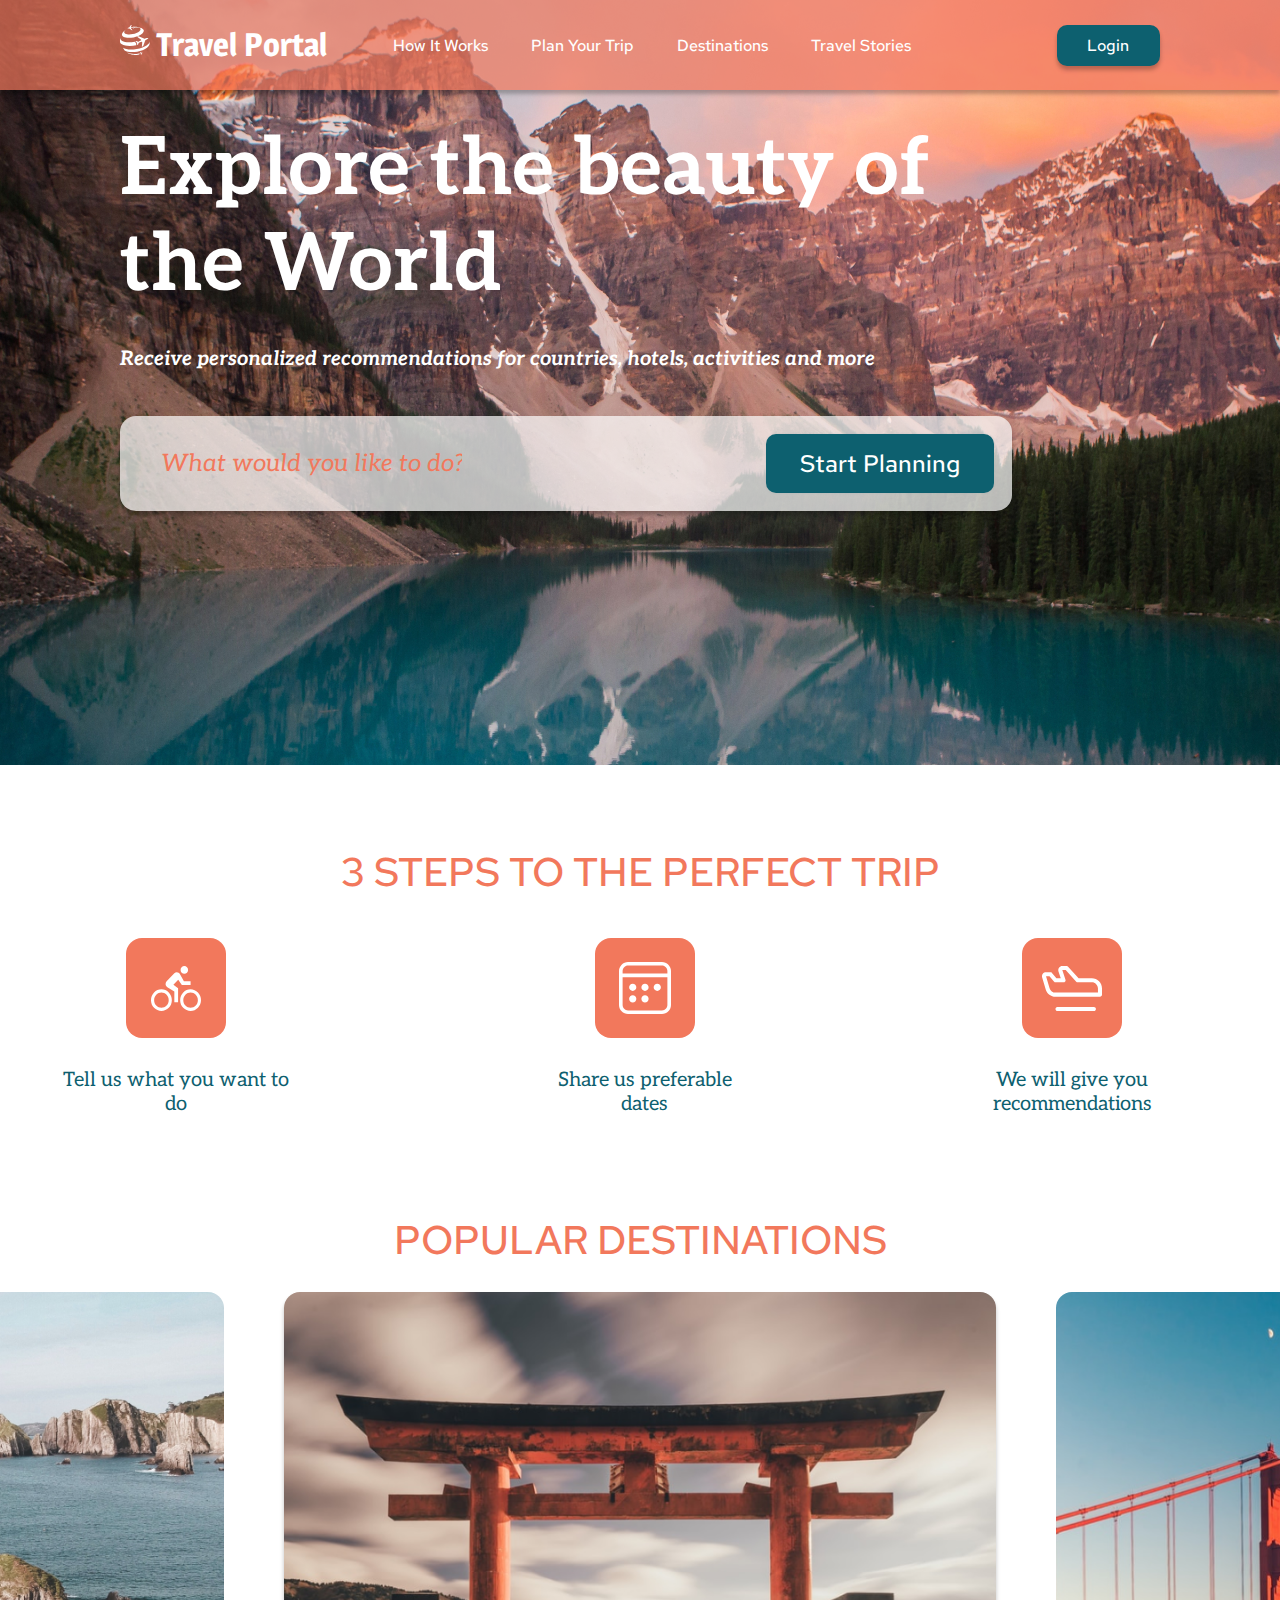
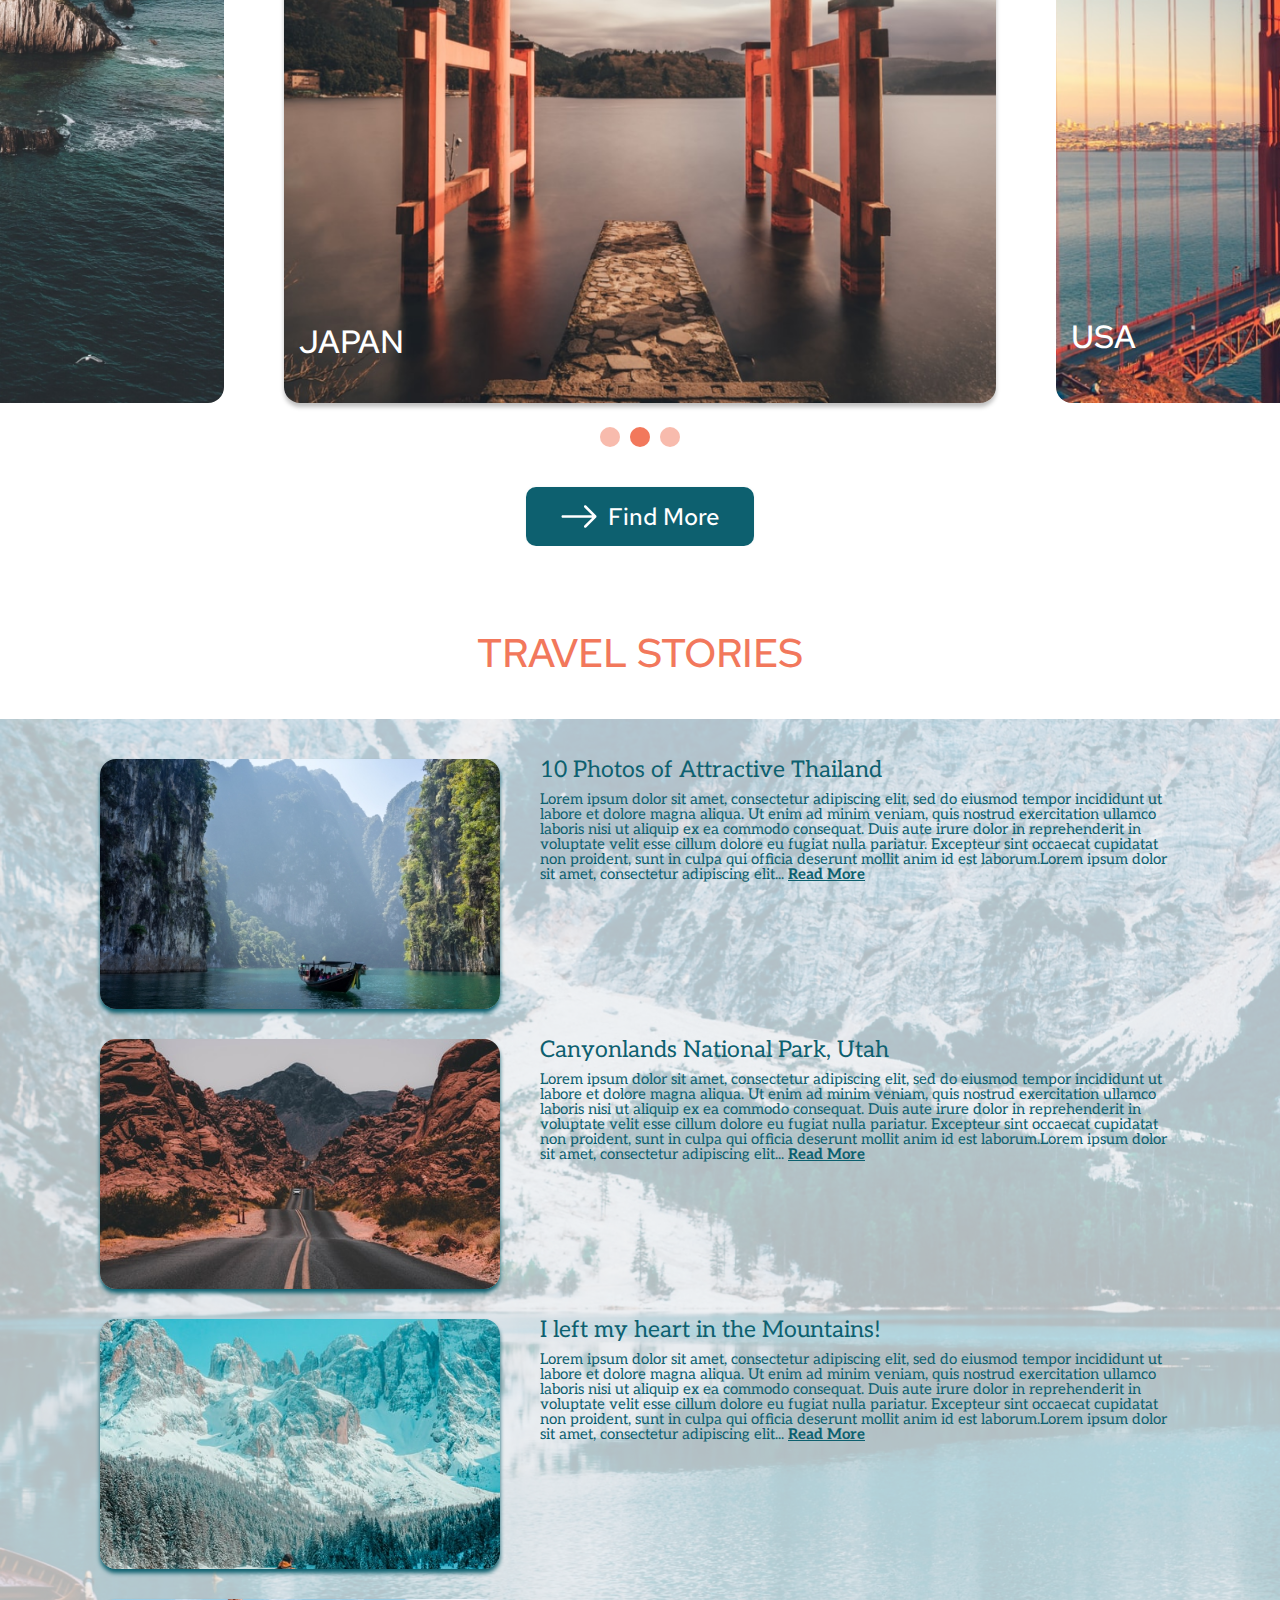
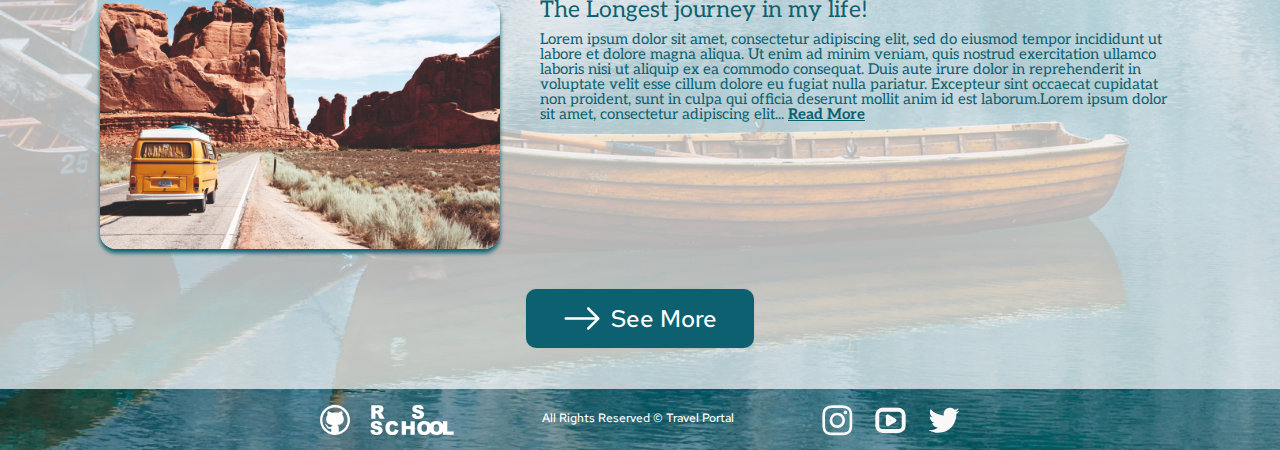
==== commit ab30d974: "feat: finish task 2" ====
--- a/travel/index.html
+++ b/travel/index.html
@@ -32,7 +32,7 @@
         </div>
         <nav class="nav">
           <ul class="nav-list">
-            <li class="nav-item nav-link-trip"><a href="#how" class="nav-link">How It Works</a></li>
+            <li class="nav-item nav-link-how"><a href="#how" class="nav-link">How It Works</a></li>
             <li class="nav-item nav-link-trip"><a href="#plan" class="nav-link">Plan Your Trip</a></li>
             <li class="nav-item nav-link-dest"><a href="#dest" class="nav-link">Destinations</a></li>
             <li class="nav-item"><a href="#stories" class="nav-link">Travel Stories</a></li>
@@ -232,6 +232,63 @@
     </footer>
 
   </div>
+  <!-- popup -->
+  <!-- <div id="popup" class="popup">
+    <div class="popup__body">
+      <div class="popup__content">
+        <h4>Log in to your account</h4>
+        <div class="buttons__popup">
+          <button class="btnpopup btn__facebook">
+            <img class="b__icon fb" src="assets/fb.svg" alt="facebook">Sign In with Facebook
+          </button>
+          <button class="btnpopup btn__google">
+            <img class="b__icon gg" src="assets/google.svg" alt="google">Sign In with Google
+          </button>
+          <div class="line__top">
+            <div class="lines"></div>
+            <div class="or">or</div>
+            <div class="lines"></div>
+          </div>
+        </div>
+
+        <div class="input-popup">
+          <p>E-mail</p>
+          <input type="text" id="input-text-popup-mail" class="input-text-popup">
+          <span>Password</span>
+          <input type="password" id="input-text-popup-pass" class="input-text-popup">
+          <button class="btnpopup btn-signin">Sign In</button>
+        </div>
+
+        <div class="input-popup bottom-popup">
+          <a class="password" href="#13">Forgot Your Password?</a>
+          <div class="lines lines-bottom"></div>
+          <span class="account">Don’t have an account? <a class="password register" href="#13">Register</a></span>
+        </div>
+      </div>
+    </div>
+  </div> -->
+  <!-- popup2 -->
+  <!-- <div id="popup-register" class="popup-register">
+    <div class="popup-register__body">
+      <div class="popup-register__content">
+        <h4>Create account</h4>
+        <div class="input-popup">
+          <div class="div box-mail">
+            <p>E-mail</p>
+            <input type="text" id="input2-text-popup-mail" class="input-text-popup">
+          </div>
+          <div class="box-password">
+            <span>Password</span>
+            <input type="password" id="input2-text-popup-pass" class="input-text-popup">
+          </div>
+          <button class="btnpopup btn-signup">Sign Up</button>
+        </div>
+        <div class="lines lines-bottom"></div>
+        <span class="account">Already have an account? <a class="password login" href="#13">Log in</a></span>
+      </div>
+    </div>
+  </div> -->
+  <!-- popup -->
   <script type="module" src="index.js"></script>
 </body>
 
--- a/travel/style.css
+++ b/travel/style.css
@@ -55,9 +55,9 @@
 }
 
 body {
-  width: 1440px;
+  width: 100vw;
   overflow-x: hidden;
-  margin: 0 auto;
+  margin: 0;
   padding: 0;
   display: flex;
   flex-direction: column;
@@ -658,4 +658,1525 @@
 .read-more,
 .nav-item-hide {
   display: none;
+}
+
+
+/* todo: ADAPTIVE-------------------------390px---------------------------ADAPTIVE */
+@media (max-width: 390px) {
+  * {
+    transition: 0.3s;
+  }
+
+  main {
+    align-items: center;
+  }
+
+  header {
+    margin-top: 43px;
+    left: 50%;
+    transform: translate(-50%);
+    display: flex;
+    justify-content: space-around;
+    align-items: center;
+    background-color: rgba(255, 255, 255, 0);
+    height: 32px;
+    max-width: 390px;
+    /* border: 1px solid rgb(255, 0, 0); */
+    box-shadow: none;
+    padding-right: 25px;
+    padding-left: 15px;
+    z-index: 1;
+
+  }
+
+  .container-in-header {
+    padding: 0;
+    justify-content: space-between;
+    align-items: center;
+  }
+
+  .logoname {
+    display: none;
+  }
+
+  /* -------------------BURGER-OK--------------- */
+  /* .burger {
+  z-index: 5;
+  display: block;
+  position: relative;
+  width: 20px;
+  height: 18px;
+  cursor: pointer;
+}
+
+.burger span,
+.burger::after,
+.burger::before {
+  right: 0;
+  position: absolute;
+  height: 10%;
+  width: 50px;
+  transition: all 0.3s ease-in-out;
+  background-color: #fff;
+}
+
+.burger::after,
+.burger::before {
+  content: '';
+  width: 26.25px;
+  height: 2.65px;
+  border-radius: 25px;
+}
+
+.burger::before {
+  top: 0;
+}
+
+.burger::after {
+  bottom: 0;
+}
+
+.burger span {
+  top: 50%;
+  width: 26.25px;
+  height: 2.65px;
+  border-radius: 15px;
+  transform: translate(0px, -50%);
+}
+
+.burger.open::after {
+  transform: rotate(45deg) translate(-6px, -4px);
+}
+
+.burger.open::before {
+  transform: rotate(-45deg) translate(-6px, 4px);
+}
+/* ------------------------------------------- */
+  .burger {
+    display: flex;
+    flex-direction: column;
+    align-items: center;
+    gap: 4px;
+    cursor: pointer;
+  }
+
+  .burger.open {
+    z-index: 2;
+    position: absolute;
+    left: 60%;
+    top: -30px;
+    opacity: 50%;
+    padding-right: 50px;
+  }
+
+  .burger.open {
+    animation: bloom 0.5s ease-out;
+  }
+
+  @keyframes bloom {
+    0% {
+      left: 0px;
+      top: -60px;
+    }
+
+    90% {
+      top: -60px;
+      /* z-index: 0; */
+    }
+
+    100% {
+      /* z-index: 1; */
+      left: 60%;
+    }
+  }
+
+  .burgerlines {
+    background-color: white;
+    height: 2.6px;
+    width: 26px;
+    border-radius: 5px;
+    transition: all 0.3s ease-in-out;
+  }
+
+  .burger.open .burger-middle {
+    opacity: 0;
+  }
+
+  .burger.open .burger-bottom {
+    transform: rotate(45deg) translate(-5px, -4px);
+  }
+
+  .burger.open .burger-top {
+    transform: rotate(-45deg) translate(-5px, 4px);
+  }
+
+  h1,
+  .recomend,
+  .button1 {
+    display: none;
+  }
+
+  /* -------------------------------------------------Адаптивное МЕНЮ */
+
+  .nav {
+    flex-direction: column;
+    font-size: 16px;
+    line-height: 21px;
+    position: fixed;
+    z-index: 1;
+    top: -43px;
+    right: -165px;
+    background: rgba(242, 120, 92, 1);
+    box-shadow: 0px 4px 3px 0px rgba(13, 96, 111, 0.25);
+    color: white;
+    width: 165px;
+    height: 251px;
+    padding-top: 44px;
+    padding-right: 15px;
+    padding-left: 44px;
+    border-radius: 13px;
+  }
+
+  .nav.open {
+    right: 0;
+    transition: 0.5s;
+  }
+
+  .nav-list {
+    flex-direction: column;
+    align-items: flex-end;
+  }
+
+  .nav-link-how {
+    order: -4;
+  }
+
+  .nav-link-dest {
+    order: -2;
+  }
+
+  .nav-link-trip {
+    order: -3;
+  }
+
+  .nav-item-hide {
+    display: block;
+  }
+
+  /* -------------------------------------------------Адаптивное МЕНЮ */
+  .search-box {
+    width: 100%;
+    max-width: 360px;
+    height: 48px;
+    padding: 0 9px 0 16px;
+  }
+
+  .preview {
+    background: linear-gradient(180deg, #0D606F 0%, rgba(13, 96, 111, 0) 25.1%), url(assets/back_top_mobile.jpg);
+    max-width: 390px;
+    height: 251px;
+    padding-left: 15px;
+    padding-right: 15px;
+    padding-top: 142px;
+    /*  border: 1px solid rgb(255, 0, 0); */
+  }
+
+  .box-preview {
+    padding-bottom: 10px;
+    max-width: 360px;
+    width: 100%;
+  }
+
+  .input-text {
+    font-size: 14px;
+    height: 15px;
+    max-width: 165px;
+    width: 100%;
+    padding-left: 0;
+  }
+
+
+  .input-text::placeholder {
+    font-size: 14px;
+  }
+
+  .button2 {
+    margin: 0;
+    width: 92px;
+    height: 30px;
+    font-size: 11px;
+  }
+
+  h2 {
+    font-size: 14px;
+    font-weight: 500;
+  }
+
+  .steps {
+    padding-top: 20px;
+  }
+
+  .box-icon-text {
+    display: flex;
+    flex-direction: column;
+    align-items: center;
+    gap: 20px;
+    width: 94px;
+  }
+
+  .box-icon-velo {
+    align-items: flex-start;
+    margin-right: 0;
+  }
+
+  .box-icon-date {
+    width: 115px;
+    margin-right: 10px;
+    margin-left: 10px;
+    margin-bottom: 10px;
+  }
+
+  .box-icon-plane {
+    align-items: flex-end;
+    margin-right: 0;
+  }
+
+  .box-icons {
+    max-width: 390px;
+    width: 100%;
+    padding: 0 16px;
+    gap: 20px;
+    justify-content: flex-start;
+  }
+
+  .box-steps {
+    display: flex;
+    flex-direction: column;
+    align-items: center;
+    gap: 20px;
+    width: 100%;
+    max-width: 390px;
+  }
+
+  .box-icons-steps {
+    display: flex;
+    justify-content: space-between;
+    width: 357px;
+    height: 71px;
+    padding-top: 20px;
+  }
+
+  .box-icon {
+    width: 70px;
+    height: 70px;
+    border-radius: 16px;
+    background-color: #F2785C;
+    display: flex;
+    justify-content: center;
+    align-items: center;
+  }
+
+  .icon-text {
+    font-size: 10px;
+    width: 100%;
+  }
+
+  .velopic {
+    width: 35px;
+  }
+
+  .datepic {
+    width: 35px;
+  }
+
+  .planepic {
+    width: 40px;
+  }
+
+  .box-text {
+    width: 360px;
+    height: 24px;
+    padding-left: 0;
+    padding-right: 0;
+    padding-top: 39px;
+    padding-bottom: 20px;
+    gap: 40px;
+  }
+
+  .right-span {
+    text-align: right;
+  }
+
+  .destinations {
+    width: 100%;
+  }
+
+  .box-destinations {
+    padding-top: 20px;
+  }
+
+  .sliderpics {
+    position: relative;
+    padding-top: 22px;
+  }
+
+  .slider-cirkles {
+    position: absolute;
+  }
+
+  .boxforpic-japan {
+    order: -1;
+  }
+
+  .boxforpic {
+    width: 93%;
+    height: 210px;
+    border-radius: 16px;
+    overflow: hidden;
+
+  }
+
+  .sliderpic {
+    width: 377px;
+    height: 362px;
+    position: absolute;
+    left: 50%;
+    top: 50%;
+    transform: translate(-50%, -50%);
+    position: relative;
+    object-fit: contain;
+  }
+
+  .slider-text-pic {
+    left: 15px;
+    top: 8px;
+    font-size: 20px;
+    line-height: 26.46px;
+  }
+
+  .slider-cirkles {
+    padding-top: 230px;
+    gap: 6px;
+  }
+
+  .cirkle-main {
+    background: rgba(242, 120, 92);
+    width: 8px;
+    height: 8px;
+    border-radius: 50%;
+  }
+
+  .cirkle {
+    background: rgba(242, 120, 92, 0.5);
+    width: 8px;
+    height: 8px;
+    border-radius: 50%;
+  }
+
+  .cirkle-main {
+    order: -1;
+  }
+
+  .slider-arrows {
+    position: absolute;
+    top: 39%;
+    width: 90%;
+    display: flex;
+    justify-content: space-between;
+    padding: 0 7px;
+  }
+
+  .left-arrow {
+    transform: scaleX(-1);
+    opacity: 50%;
+  }
+
+  .button3 {
+    gap: 6px;
+    margin-top: 10px;
+    width: 92px;
+    height: 30px;
+    font-size: 11px;
+  }
+
+  .arrow {
+    width: 10px;
+  }
+
+  .stories {
+    width: 100%;
+    max-width: 390px;
+  }
+
+  .box-stories {
+    padding-top: 20px;
+    width: 100%;
+    max-width: 390px;
+  }
+
+  .box-for-foto {
+    margin-top: 10px;
+    background-image: url(assets/back_bottom_mobile.jpg);
+    width: 100%;
+    height: 693px;
+    display: flex;
+    flex-direction: column;
+    align-items: center;
+  }
+
+  .box-pics-white {
+    width: 100%;
+    height: 130px;
+    gap: 10px;
+  }
+
+  .divpicstravel {
+    width: 155px;
+    height: 130px;
+    min-width: 155px;
+    min-height: 130px;
+    border-radius: 16px;
+    flex-shrink: 0;
+    overflow: hidden;
+    position: relative;
+    box-shadow: 0px 4px 4px 0px rgba(13, 96, 111, 1);
+  }
+
+  .pics-travel {
+    position: absolute;
+    width: 100%;
+    height: 100%;
+    left: 50%;
+    top: 50%;
+    transform: translate(-50%, -50%);
+    border-radius: 0px;
+  }
+
+  .box-for-foto-white {
+    padding: 0px;
+    padding-top: 11px;
+    width: 100%;
+    height: 629px;
+    gap: 15px;
+    align-items: flex-start;
+    padding-left: 15px;
+    padding-right: 15px;
+    overflow: hidden;
+  }
+
+  h3 {
+    color: rgba(13, 96, 111, 1);
+    font-family: "Aleo";
+    font-weight: 700;
+    font-size: 11px;
+    line-height: 13px;
+    padding-top: 4px;
+  }
+
+  .text-stories {
+    color: rgba(13, 96, 111, 1);
+    font-family: "Aleo";
+    font-weight: 400;
+    font-size: 9px;
+    line-height: 11px;
+    height: 88px;
+    overflow: hidden;
+  }
+
+  .text-white {
+    gap: 10px;
+  }
+
+  .button4 {
+    gap: 6px;
+    margin-top: -5px;
+    display: flex;
+    justify-content: center;
+    align-items: center;
+    width: 92px;
+    height: 30px;
+    font-size: 11px;
+    font-weight: 500;
+    padding-right: 0px;
+    align-self: center;
+  }
+
+  .arr {
+    display: none;
+  }
+
+  .git-rss {
+    gap: 5px;
+    position: absolute;
+    left: 10px;
+  }
+
+  .git-img {
+    width: 15px;
+  }
+
+  .rss-img {
+    height: 15px;
+  }
+
+  footer {
+    justify-content: center;
+    left: 51%;
+    margin: 16px 0;
+  }
+
+  .arr {
+    height: 21px;
+    font-family: "Red Hat Text";
+    font-weight: 500;
+    font-size: 16px;
+    color: rgb(255, 255, 255);
+  }
+
+  .social-media {
+    display: flex;
+    gap: 20px;
+  }
+
+  .read-more {
+    display: block;
+    position: absolute;
+    color: rgba(13, 96, 111, 1);
+    font-family: "Aleo";
+    font-weight: 700;
+    font-size: 9px;
+    padding-top: 115px;
+    text-decoration: underline;
+  }
+}
+
+/* todo: ADAPTIVE-------------------------ADAPTIVE---------------------------ADAPTIVE */
+
+@media (max-width:1210px) {
+
+  .nav-list {
+    font-size: 17px;
+    gap: 15px;
+    padding-right: 0;
+    transition: 0.3s;
+  }
+}
+
+@media (max-width:1070px) {
+  .nav-list {
+    font-size: 16px;
+    gap: 10px;
+    padding-right: 0;
+    transition: 0.5s;
+  }
+}
+
+@media (min-width: 970px) and (max-width: 1399px) {
+
+
+  .text-stories {
+    color: rgba(13, 96, 111, 1);
+    font-family: "Aleo";
+    font-weight: 400;
+    font-size: 15px;
+    line-height: 15px;
+    overflow: hidden;
+  }
+
+  h3 {
+    font-size: 23px;
+    line-height: 23px;
+  }
+
+  .text-white {
+    gap: 10px;
+  }
+
+  .box-for-foto-white {
+    padding-right: 100px;
+    padding-left: 100px;
+  }
+
+  footer {
+    width: 50%;
+    gap: 7px;
+  }
+
+  .arr {
+    font-size: 12px;
+  }
+
+  .sliderpics {
+    padding-top: 26px;
+    display: flex;
+    gap: 60px;
+  }
+
+  .icon-text {
+    min-width: 108px;
+    text-align: center;
+  }
+}
+
+.steps {
+  width: 100%;
+}
+
+@media (min-width:391px) and (max-width:969px) {
+  * {
+    transition: 0.3s;
+  }
+
+  .burger.open .burger-middle {
+    opacity: 0;
+  }
+
+  .burger.open .burger-bottom {
+    transform: rotate(45deg) translate(-5px, -4px);
+  }
+
+  .burger.open .burger-top {
+    transform: rotate(-45deg) translate(-5px, 4px);
+  }
+
+  .nav {
+    flex-direction: column;
+    font-size: 16px;
+    line-height: 21px;
+    position: absolute;
+    top: 0;
+    right: -200px;
+    background: rgba(242, 120, 92, 1);
+    box-shadow: 0px 4px 3px 0px rgba(13, 96, 111, 0.25);
+    color: white;
+    width: 165px;
+    height: 251px;
+    padding-top: 44px;
+    padding-right: 15px;
+    padding-left: 44px;
+    border-radius: 13px;
+  }
+
+  .nav.open {
+    z-index: 1;
+    top: 70px;
+    right: 0;
+  }
+
+  .nav-list {
+    flex-direction: column;
+    align-items: flex-end;
+  }
+
+  .nav-link-how {
+    order: -4;
+  }
+
+  .nav-link-dest {
+    order: -2;
+  }
+
+  .nav-link-trip {
+    order: -3;
+  }
+
+  .nav-item-hide {
+    display: block;
+  }
+
+  /* .button1 {
+    display: none;
+  } */
+
+  /* !---------------------------------------------------- */
+
+  .container-in-header {
+    justify-content: center;
+    align-items: center;
+    gap: 10px;
+    padding: 0 50px;
+  }
+
+  .burger {
+    display: flex;
+    flex-direction: column;
+    align-items: center;
+    gap: 4px;
+    margin-top: 5px;
+    z-index: 2;
+  }
+
+  .burgerlines {
+    background-color: white;
+    height: 2.6px;
+    width: 26px;
+    border-radius: 5px;
+  }
+
+  h1 {
+    font-size: 50px;
+    line-height: 60px
+  }
+
+  .recomend {
+    font-size: 17px;
+  }
+
+  .button2 {
+    margin: 18px;
+    display: flex;
+    justify-content: center;
+    align-items: center;
+    width: 100px;
+    height: 39px;
+    font-size: 12px;
+    font-weight: 500;
+  }
+
+  .search-box {
+    height: 65px;
+    max-width: 840px;
+    min-width: 360px;
+    border-radius: 16px;
+    display: flex;
+    align-items: center;
+    justify-content: space-between;
+    padding-left: 15px;
+  }
+
+  .input-text {
+    height: 50px;
+    max-width: 197px;
+    background: rgba(255, 255, 255, 0);
+    font-size: 17px;
+    font-weight: 400;
+    font-family: Aleo;
+    font-style: italic;
+    color: rgba(242, 120, 92, 1);
+    opacity: 100%;
+  }
+
+  .input-text::placeholder {
+    font-size: 17px;
+  }
+
+  .box-preview {
+    max-width: 80%;
+    height: 322px;
+    gap: 40px;
+    margin: 0;
+  }
+
+  .preview {
+    padding-left: 20px;
+    width: 100%;
+    height: 550px;
+    background-size: cover;
+  }
+
+  h2 {
+    font-size: 20px;
+    font-weight: 500;
+  }
+
+  .steps {
+    padding-top: 40px;
+    margin-right: 20px;
+    padding: 20px;
+  }
+
+  .icon-text {
+    min-width: 108px;
+    text-align: center;
+  }
+
+  .box-steps {
+    display: flex;
+    flex-direction: column;
+    align-items: center;
+    gap: 40px;
+  }
+
+  .box-icons-steps {
+    display: flex;
+    justify-content: space-between;
+    max-width: 994px;
+    padding-top: 10px;
+  }
+
+  .box-icons {
+    display: flex;
+    justify-content: center;
+    max-width: 1177px;
+    gap: 25px;
+  }
+
+  .box-icon {
+    width: 70px;
+    height: 70px;
+  }
+
+  .box-icon-plane {
+    display: flex;
+    align-self: center;
+    justify-self: center;
+  }
+
+  .box-icon-date {
+    align-self: center;
+    justify-self: center;
+    margin-left: 0px;
+  }
+
+  .box-icon-text {
+    display: flex;
+    flex-direction: column;
+    align-items: center;
+    gap: 20px;
+  }
+
+  .velopic {
+    width: 30px;
+  }
+
+  .datepic {
+    width: 30px;
+  }
+
+  .planepic {
+    width: 35px;
+  }
+
+  .icon-text {
+    font-size: 15px;
+  }
+
+  .box-text {
+    padding-top: 15px;
+    max-width: 100%;
+    display: flex;
+    justify-content: center;
+    padding-left: 31px;
+    padding-right: 32px;
+  }
+
+  .box-destinations {
+    padding-top: 30px;
+  }
+
+  .sliderpics {
+    padding-top: 26px;
+    gap: 20px;
+  }
+
+  .slider-text-pic {
+    position: absolute;
+    left: 5%;
+    bottom: 5%;
+    font-size: 22px;
+
+    line-height: 32.34px;
+  }
+
+  .slider-text-pic-usa {
+    margin-bottom: 5px;
+  }
+
+  .slider-cirkles {
+    display: flex;
+    padding-top: 24px;
+    gap: 10px;
+  }
+
+  .cirkle-main {
+    width: 15px;
+    height: 15px;
+  }
+
+  .cirkle {
+    width: 15px;
+    height: 15px;
+  }
+
+  /* !----------------------------------------------------STORIES */
+  .read-more {
+    display: none;
+  }
+
+  .box-stories {
+    padding-top: 20px;
+  }
+
+  .box-for-foto {
+    margin-top: 10px;
+    background-image: url(assets/back_bottom.jpg);
+    width: 100%;
+    height: 730px;
+    background-size: cover;
+  }
+
+  .box-pics-white {
+    width: 100%;
+    height: 230px;
+    gap: 10px;
+  }
+
+  .divpicstravel {
+    width: 155px;
+    height: 130px;
+    min-width: 155px;
+    min-height: 130px;
+    border-radius: 16px;
+    flex-shrink: 0;
+    overflow: hidden;
+    position: relative;
+    box-shadow: 0px 4px 4px 0px rgba(13, 96, 111, 1);
+  }
+
+  .pics-travel {
+    position: absolute;
+    width: 100%;
+    height: 100%;
+    left: 50%;
+    top: 50%;
+    transform: translate(-50%, -50%);
+    border-radius: 0px;
+  }
+
+  .box-for-foto-white {
+    padding: 0px;
+    padding-top: 11px;
+    width: 100%;
+    height: 680px;
+    gap: 15px;
+    align-items: flex-start;
+    padding-left: 15px;
+    padding-right: 15px;
+    overflow: hidden;
+  }
+
+  h3 {
+    color: rgba(13, 96, 111, 1);
+    font-family: "Aleo";
+    font-weight: 700;
+    font-size: 15px;
+    line-height: 16px;
+    padding-top: 4px;
+  }
+
+  .text-stories {
+    color: rgba(13, 96, 111, 1);
+    font-family: "Aleo";
+    font-weight: 400;
+    font-size: 15px;
+    line-height: 15px;
+    height: 88px;
+    overflow: hidden;
+  }
+
+  .text-white {
+    gap: 10px;
+  }
+
+  .button4 {
+    align-self: center;
+    margin-bottom: 10px;
+  }
+
+  .button4 {
+    gap: 11px;
+    margin-top: 10px;
+    display: flex;
+    justify-content: center;
+    align-items: center;
+    width: 200px;
+    height: 79px;
+    background-color: #0D606F;
+    border-radius: 10px;
+    font-size: 24px;
+    color: white;
+    font-family: "Red Hat Text";
+    font-weight: 500;
+    box-shadow: 0px 2px 3px 0px rgba(13, 96, 111, 0.16);
+    box-shadow: 0px 0px 3px 0px rgba(13, 96, 111, 0.08);
+    cursor: pointer;
+  }
+
+  /* !----------------------------------------------------------------------------------- FOOTER */
+  footer {
+    justify-content: center;
+    gap: 15px;
+  }
+
+  .arr {
+    height: 11px;
+    font-family: "Red Hat Text";
+    font-weight: 500;
+    font-size: 10px;
+    color: rgb(255, 255, 255);
+  }
+
+  .social-media {
+    display: flex;
+    gap: 20px;
+  }
+
+  .git-rss {
+    display: flex;
+    gap: 5px;
+  }
+
+  .git-img {
+    width: 20px;
+  }
+
+  .rss-img {
+    height: 20px;
+  }
+
+  .git:hover {
+    transform: scale(1.1);
+    transition: 0.5s;
+  }
+
+  .rss-img:hover {
+    transform: scale(1.05);
+    transition: 0.5s;
+  }
+
+  .sm-icons {
+    width: 25px;
+    height: 25px;
+  }
+
+  .sm-item:hover {
+    transform: scale(1.1);
+    transition: 0.5s;
+  }
+
+  .read-more {
+    display: none;
+  }
+}
+
+@media (max-width:365px) {
+  h3 {
+    color: rgba(13, 96, 111, 1);
+    font-family: "Aleo";
+    font-weight: 700;
+    font-size: 8px;
+    line-height: 9px;
+    padding-top: 4px;
+  }
+
+  .text-stories {
+    color: rgba(13, 96, 111, 1);
+    font-family: "Aleo";
+    font-weight: 400;
+    font-size: 8px;
+    line-height: 8px;
+    height: 88px;
+    overflow: hidden;
+  }
+}
+
+/* -------------------------------------------popup------------------------------------ */
+.popup__body {
+  position: absolute;
+  z-index: 2;
+  left: calc(50% - 325px);
+  top: -700px;
+  max-width: 650px;
+  height: 660px;
+  width: 100%;
+  padding: 25px 45px;
+  display: flex;
+  align-items: center;
+  justify-content: center;
+  color: black;
+  background: linear-gradient(177.09deg, #FFFFFF 6.15%, #0D606F 202.69%);
+  box-shadow: 0px 4px 4px rgba(0, 0, 0, 0.25);
+  border-radius: 16px;
+  transition: 0.5s;
+}
+
+.popup__body.open {
+  top: 105px;
+  transition: 0.5s;
+}
+
+/* ---------------Плавное затемнение---------------- */
+.dark {
+  position: absolute;
+  top: -43px;
+  left: -100%;
+  height: calc(100vh + 43px);
+  width: 100%;
+  background-color: rgba(0, 0, 0, 0);
+  transition: 1s;
+  opacity: 0;
+  animation: darkDelaystart 1s ease-in;
+}
+
+@keyframes darkDelaystart {
+  0% {
+    opacity: 100%;
+    left: 0;
+
+  }
+
+  50% {
+    opacity: 0;
+    left: 0;
+  }
+
+  100% {
+    opacity: 0;
+    left: -100%;
+  }
+}
+
+.dark.open {
+  position: absolute;
+  top: -43px;
+  left: 0;
+  height: calc(100vh + 43px);
+  width: 100%;
+  z-index: 1;
+  animation: darkDelay 0.5s ease-out;
+  background-color: rgba(0, 0, 0, 0.45);
+  opacity: 100%;
+}
+
+@keyframes darkDelay {
+  0% {
+    background-color: rgba(0, 0, 0, 0);
+    left: 0;
+  }
+
+  50% {
+    background-color: rgba(0, 0, 0, 0.25);
+  }
+
+  100% {
+    background-color: rgba(0, 0, 0, 0.45);
+  }
+}
+
+/* ---------------Плавное затемнение---------------- */
+.popup__content {
+  display: flex;
+  flex-direction: column;
+  justify-content: center;
+  align-items: center;
+}
+
+h4 {
+  font-family: 'Aleo';
+  font-size: 32px;
+  font-weight: 700;
+  color: rgba(13, 96, 111, 1);
+  margin-bottom: 30px;
+}
+
+.buttons__popup {
+  display: flex;
+  flex-direction: column;
+  gap: 20px;
+}
+
+.btnpopup:active {
+  transform: scale(0.99);
+}
+
+.btnpopup:hover {
+  background-color: #0d3c45;
+  transition: 0.3s;
+}
+
+.btnpopup {
+  transition: all ease 0.5s;
+}
+
+.btnpopup {
+  display: flex;
+  justify-content: center;
+  align-items: center;
+  width: 560px;
+  height: 56px;
+  border-radius: 10px;
+  font-family: 'Red Hat Text';
+  font-size: 20px;
+  font-weight: 400;
+  line-height: 26px;
+  letter-spacing: 0em;
+  text-align: left;
+  gap: 15px;
+  box-shadow: 0px 2px 3px 0px rgba(13, 96, 111, 0.16);
+  cursor: pointer;
+}
+
+.b__icon {
+  width: 24px;
+  height: 24px;
+}
+
+.btn__facebook {
+  background: rgba(24, 119, 242, 1);
+  color: white;
+}
+
+.line__top {
+  display: flex;
+  justify-content: space-between;
+  align-items: center;
+}
+
+.lines {
+  width: 260px;
+  height: 1px;
+  border: 1px solid rgba(13, 96, 111, 0.3);
+  margin-top: 10px;
+  position: relative;
+}
+
+.or {
+  font-family: 'Aleo';
+  font-size: 20px;
+  font-weight: 700;
+  color: rgba(13, 96, 111, 0.5);
+  margin-top: 10px;
+}
+
+.input-popup {
+  margin-top: 10px;
+  gap: 4px;
+  color: rgba(13, 96, 111, 1);
+  font-family: Aleo;
+  font-size: 16px;
+  font-weight: 400;
+  display: flex;
+  flex-direction: column;
+}
+
+.input-text-popup {
+  height: 54px;
+  width: 560px;
+  border-radius: 10px;
+  background: white;
+  font-size: 24px;
+  font-weight: 400;
+  font-family: 'Aleo';
+  box-shadow: 0px 2px 3px 0px rgba(13, 96, 111, 0.16) inset;
+  opacity: 100%;
+  padding-left: 10px;
+  color: rgb(89, 88, 88);
+  margin-bottom: 10px;
+}
+
+.input-text-popup:focus {
+  outline: 0;
+  outline-offset: 0;
+}
+
+.btn-signin {
+  background: rgba(13, 96, 111, 1);
+  color: white;
+  margin-top: 10px;
+}
+
+.span-password {
+  margin-top: 20px;
+}
+
+.password {
+  align-self: center;
+  text-decoration: underline;
+  font-family: 'Aleo';
+  font-size: 15px;
+  font-weight: 700;
+  color: rgba(13, 96, 111, 1);
+  margin-bottom: 5px;
+}
+
+.lines-bottom {
+  width: 560px;
+  border: 1px solid rgba(13, 96, 111, 0.3)
+}
+
+.bottom-popup {
+  display: flex;
+  align-items: center;
+  justify-content: center;
+}
+
+.account {
+  margin-top: 20px;
+  color: rgba(13, 96, 111, 0.5);
+  text-shadow: 0px 2px 3px rgba(255, 255, 255, 0.16);
+}
+
+/* -------------------------------------------popup2------------------------------------ */
+.popup-register__body {
+  position: absolute;
+  z-index: 2;
+  left: calc(50% - 325px);
+  top: -700px;
+  max-width: 650px;
+  height: 436px;
+  width: 100%;
+  padding: 25px 45px;
+  align-items: center;
+  justify-content: center;
+  color: black;
+  background: linear-gradient(177.09deg, #FFFFFF 6.15%, #0D606F 202.69%);
+  box-shadow: 0px 4px 4px rgba(0, 0, 0, 0.25);
+  border-radius: 16px;
+  transition: 0.5s;
+}
+
+.popup-register__content {
+  display: flex;
+  flex-direction: column;
+  justify-content: center;
+  align-items: center;
+}
+
+.btn-signup {
+  background: rgba(13, 96, 111, 1);
+  color: white;
+  margin-top: 10px;
+  margin-bottom: 15px;
+}
+
+.popup-register__body.open {
+  display: flex;
+  top: 105px;
+  transition: 0.5s;
+}
+
+@media (max-width:700px) {
+  .popup__body {
+    left: calc(50% - 155px);
+    max-width: 310px;
+    height: 550px;
+    width: 100%;
+    padding: 15px 25px;
+
+  }
+
+  h4 {
+    font-size: 20px;
+    margin-bottom: 10px;
+  }
+
+  .buttons__popup {
+    display: flex;
+    flex-direction: column;
+    justify-content: center;
+    align-items: center;
+    gap: 10px;
+  }
+
+  .btnpopup {
+    display: flex;
+    justify-content: center;
+    align-items: center;
+    width: 260px;
+    height: 46px;
+    border-radius: 10px;
+    font-family: 'Red Hat Text';
+    font-size: 15px;
+    font-weight: 400;
+    line-height: 26px;
+    letter-spacing: 0em;
+    text-align: left;
+    gap: 15px;
+    box-shadow: 0px 2px 3px 0px rgba(13, 96, 111, 0.16);
+    cursor: pointer;
+  }
+
+  .line__top {
+    display: flex;
+    justify-content: space-between;
+    align-items: center;
+    gap: 7px;
+  }
+
+  .lines {
+    width: 115px;
+    height: 1px;
+    border: 1px solid rgba(13, 96, 111, 0.3);
+    margin-top: 10px;
+    position: relative;
+  }
+
+  .or {
+    font-family: 'Aleo';
+    font-size: 15px;
+    font-weight: 700;
+    color: rgba(13, 96, 111, 0.5);
+    margin-top: 10px;
+  }
+
+  .input-popup {
+    margin-top: 10px;
+    gap: 4px;
+    color: rgba(13, 96, 111, 1);
+    font-family: Aleo;
+    font-size: 16px;
+    font-weight: 400;
+    display: flex;
+    flex-direction: column;
+  }
+
+  .input-text-popup {
+    height: 46px;
+    width: 260px;
+    border-radius: 10px;
+    background: white;
+    font-size: 20px;
+    font-weight: 400;
+    font-family: 'Aleo';
+    box-shadow: 0px 2px 3px 0px rgba(13, 96, 111, 0.16) inset;
+    opacity: 100%;
+    padding-left: 10px;
+    color: rgb(89, 88, 88);
+    margin-bottom: 10px;
+  }
+
+  .btn-signin {
+    background: rgba(13, 96, 111, 1);
+    color: white;
+    margin-top: 10px;
+  }
+
+  .span-password {
+    margin-top: 20px;
+  }
+
+  .password {
+    align-self: center;
+    text-decoration: underline;
+    font-family: 'Aleo';
+    font-size: 15px;
+    font-weight: 700;
+    color: rgba(13, 96, 111, 1);
+    margin-bottom: 5px;
+  }
+
+  .lines-bottom {
+    width: 260px;
+  }
+
+  .account {
+    margin-top: 20px;
+  }
+
+  .popup-register__body {
+    left: calc(50% - 155px);
+    max-width: 310px;
+    padding: 15px 25px;
+    height: 360px;
+  }
 }